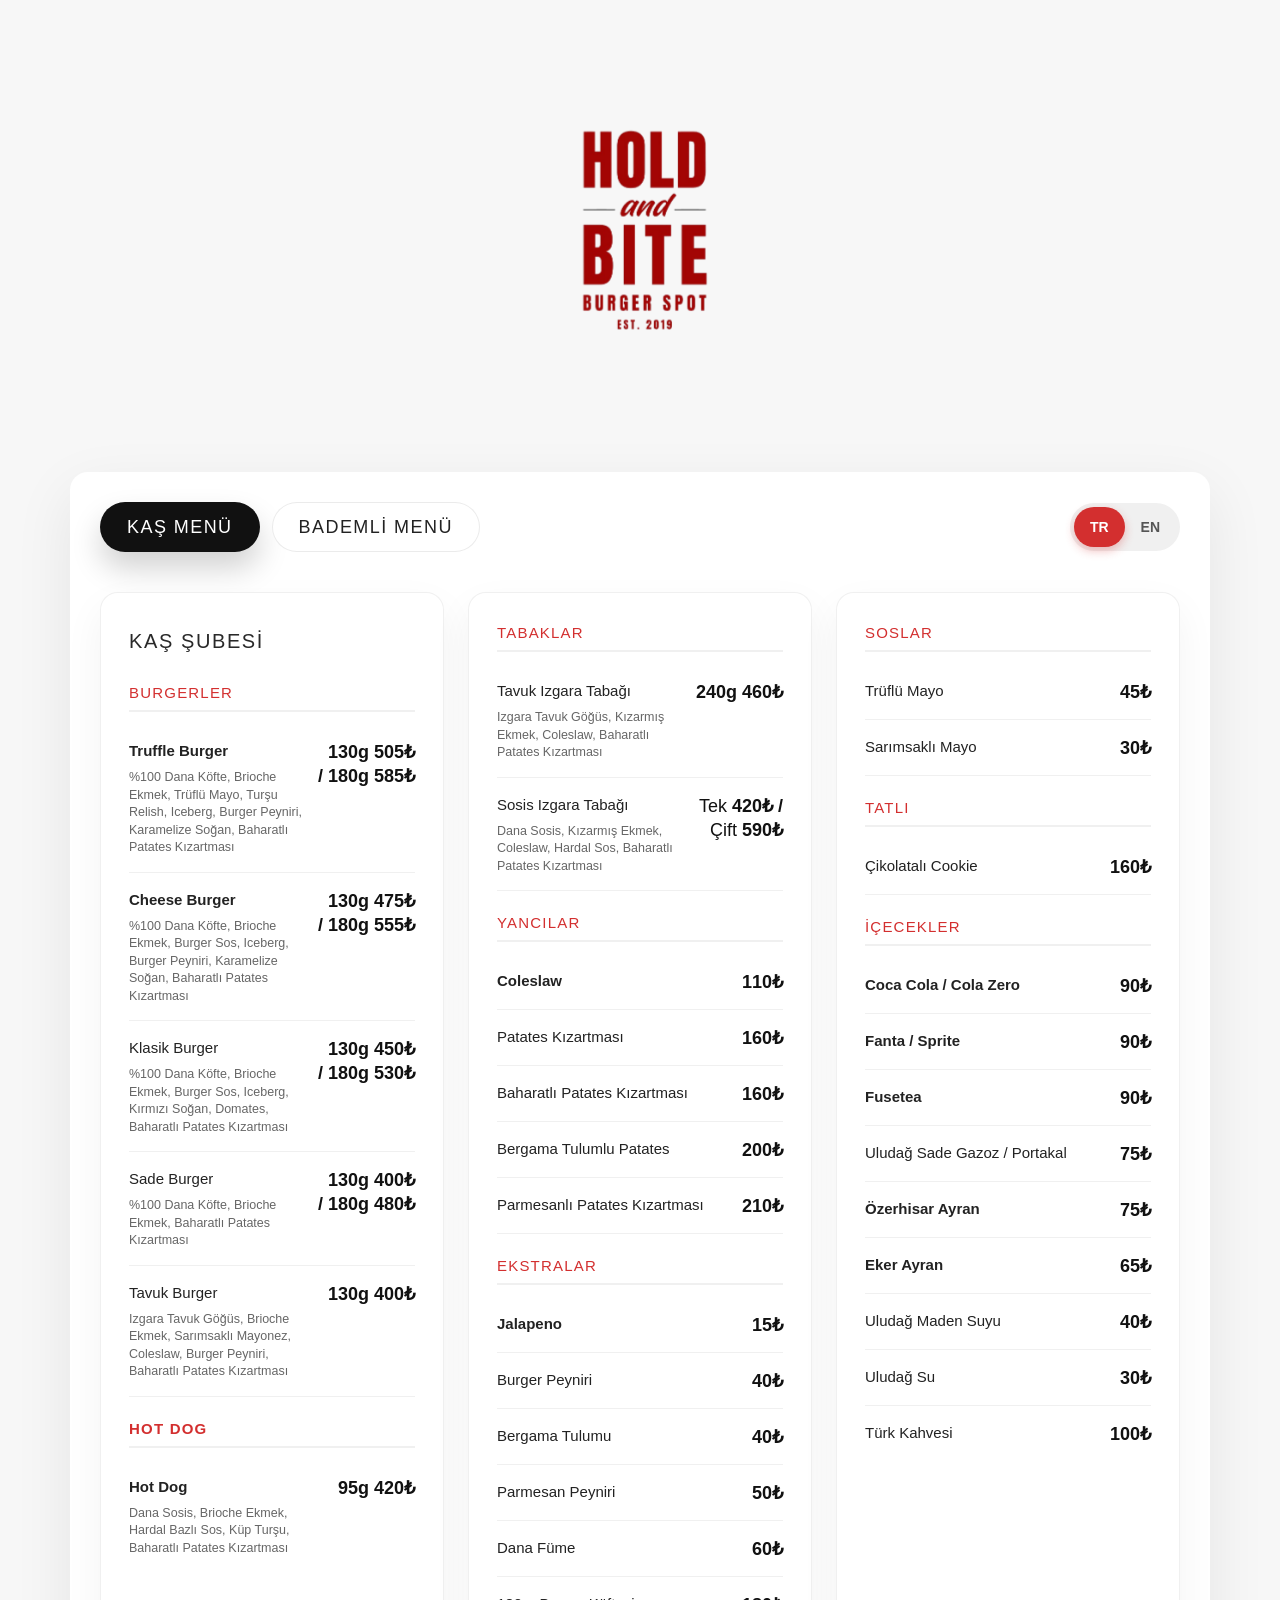
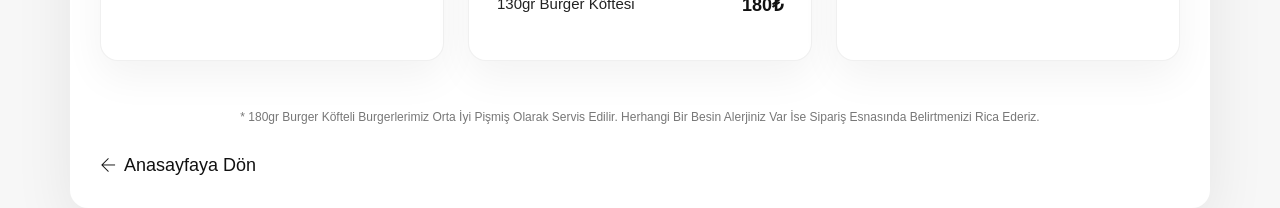
==== menu.html @ f3ef05b0 "Update site content and remove unused mail/variant vendor libraries Add menu page and logo assets, r" ====
<!doctype html>
<html lang="tr">
    <head>
        <meta charset="utf-8">
        <title>Hold And Bite Menü</title>
        <meta name="viewport" content="width=device-width, initial-scale=0.9">
        <link rel="icon" type="image/png" href="LogoHoldAndBite.png">
        <link href="css/bootstrap.css" rel="stylesheet" type="text/css" media="all" />
        <link href="css/themify-icons.css" rel="stylesheet" type="text/css" media="all" />
        <link href="css/flexslider.css" rel="stylesheet" type="text/css" media="all" />
        <link href="css/theme.css" rel="stylesheet" type="text/css" media="all" />
        <link href="css/custom.css" rel="stylesheet" type="text/css" media="all" />
        <style>
            body {
                background: #f7f7f7;
            }
            .menu-hero {
                background: linear-gradient(120deg, #161616 0%, #3c1c0f 100%);
                color: #fff;
                padding: 80px 0 60px;
                text-align: center;
            }
            .menu-hero h1 {
                font-size: 42px;
                letter-spacing: 0.1em;
                margin-bottom: 10px;
                text-transform: uppercase;
            }
            .menu-hero p {
                color: rgba(255,255,255,0.76);
                font-size: 16px;
                max-width: 700px;
                margin: 0 auto;
            }
            .logo {
                max-height: 220px;
                width: auto;
                display: block;
                margin: 0 auto;
            }

            .menu-panel {
                background: #fff;
                border-radius: 18px;
                padding: 30px;
                box-shadow: 0 20px 60px rgba(0,0,0,0.08);
                margin-top: -60px;
                position: relative;
            }
            .menu-header-bar {
                display: flex;
                justify-content: space-between;
                align-items: center;
                flex-wrap: wrap;
                gap: 15px;
                margin-bottom: 40px;
            }
            .menu-tab-list {
                display: flex;
                gap: 12px;
                flex-wrap: wrap;
            }
            .menu-link-row {
                display: flex;
                gap: 12px;
                flex-wrap: wrap;
                margin-top: 18px;
                align-items: center;
            }
            .menu-link-btn {
                display: inline-flex;
                align-items: center;
                justify-content: center;
                padding: 10px 18px;
                border-radius: 999px;
                border: 1px solid rgba(0,0,0,0.08);
                background: #fafafa;
                color: #111;
                font-weight: 700;
                text-transform: uppercase;
                letter-spacing: 0.06em;
                text-decoration: none;
                transition: all 0.25s ease;
            }
            .menu-link-btn:hover {
                background: #111;
                color: #fff;
                border-color: transparent;
            }
            .menu-tab-btn {
                display: inline-block;
                padding: 12px 26px;
                border-radius: 999px;
                border: 1px solid rgba(0,0,0,0.08);
                background: #fff;
                color: #222;
                font-weight: 700;
                text-transform: uppercase;
                letter-spacing: 0.08em;
                text-decoration: none;
            }
            .menu-tab-btn.active {
                background: #111;
                color: #fff;
                border-color: transparent;
                box-shadow: 0 16px 30px rgba(0,0,0,0.18);
            }
            
            /* DİL SEÇENEĞİ STİLLERİ */
            .lang-switcher {
                display: flex;
                background: #f0f0f0;
                border-radius: 999px;
                padding: 4px;
            }
            .lang-btn {
                border: none;
                background: transparent;
                padding: 8px 16px;
                border-radius: 999px;
                font-weight: 700;
                font-size: 14px;
                color: #555;
                cursor: pointer;
                transition: 0.3s ease;
            }
            .lang-btn.active {
                background: #d32f2f;
                color: #fff;
                box-shadow: 0 4px 10px rgba(211, 47, 47, 0.3);
            }
            .en-text { display: none; }
            body.lang-en .tr-text { display: none; }
            body.lang-en .en-text { display: inline; }

            .menu-grid {
                display: grid;
                grid-template-columns: repeat(3, minmax(0, 1fr));
                gap: 24px;
            }
            .menu-card {
                border-radius: 18px;
                border: 1px solid rgba(0,0,0,0.06);
                box-shadow: 0 16px 40px rgba(0,0,0,0.05);
                padding: 28px;
                background: #fff;
            }
            .menu-card h3 {
                margin-bottom: 18px;
                font-size: 20px;
                letter-spacing: 0.08em;
                text-transform: uppercase;
            }
            .menu-card .menu-item {
                display: flex;
                justify-content: space-between;
                align-items: flex-start;
                flex-wrap: nowrap;
                gap: 15px;
                padding: 15px 0;
                border-bottom: 1px solid rgba(0,0,0,0.06);
            }
            .menu-card .menu-item:last-child {
                border-bottom: none;
            }
            .menu-card .item-info {
                flex: 1;
            }
            .menu-card .item-name {
                margin: 0;
                font-size: 15px;
                color: #222;
                font-weight: 700;
            }
            .menu-card .ingredients {
                margin: 6px 0 0 0;
                font-size: 12.5px;
                color: #666;
                line-height: 1.4;
            }
            .menu-card .price {
                font-weight: 800;
                color: #111;
                white-space: nowrap;
                margin-top: 1px;
                text-align: right;
            }
            .menu-card .category-title {
                margin: 20px 0 12px;
                color: #d32f2f;
                font-size: 15px;
                font-weight: 700;
                letter-spacing: 0.08em;
                text-transform: uppercase;
                border-bottom: 2px solid #f0f0f0;
                padding-bottom: 5px;
            }
            .menu-card .category-title:first-child {
                margin-top: 0;
            }
            .menu-note {
                font-size: 12px;
                color: #777;
                margin-top: 20px;
                text-align: center;
                grid-column: 1 / -1;
            }
            .back-link {
                display: inline-flex;
                align-items: center;
                gap: 8px;
                margin-top: 24px;
                color: #111;
                text-decoration: none;
                font-weight: 700;
            }
            .back-link i {
                font-size: 16px;
            }

            /* --- MOBİL MENÜ DÜZELTMELERİ --- */
            @media (max-width: 767px) {
                .logo {
                    max-height: 160px;
                }

                .nav-container {
                    position: relative;
                }
                .mobile-toggle {
                    cursor: pointer;
                    padding: 15px;
                    display: inline-block;
                    font-size: 24px;
                }
                .nav-bar {
                    display: none; /* Varsayılan olarak kapalı */
                    position: absolute;
                    top: 100%;
                    left: 0;
                    width: 100%;
                    background: #fff;
                    z-index: 999;
                    box-shadow: 0 10px 20px rgba(0,0,0,0.08);
                    padding: 15px 0;
                }
                .nav-bar.active {
                    display: block; /* Tıklanınca açılacak */
                }
                .menu.inline-block {
                    display: block;
                    padding: 0;
                }
                .menu.inline-block li {
                    display: block;
                    margin: 10px 0;
                }
                .menu.inline-block li a {
                    font-size: 16px;
                    display: block;
                    padding: 5px 20px;
                }
                
                /* Diğer mobil düzeltmeler */
                .menu-grid {
                    grid-template-columns: 1fr;
                }
                .menu-hero {
                    padding: 60px 16px 40px;
                }
                .menu-panel {
                    padding: 22px;
                    margin-top: -40px;
                }
                .menu-header-bar {
                    justify-content: center;
                }
                .menu-tab-btn {
                    width: 100%;
                    text-align: center;
                }
                .menu-card .menu-item {
                    flex-direction: column;
                    gap: 8px;
                }
                .menu-card .price {
                    text-align: left;
                }
            }
            @media (min-width: 768px) and (max-width: 1024px) {
                .menu-grid {
                    grid-template-columns: repeat(2, 1fr);
                }
            }
        </style>
    </head>
    <body>
        <div class="nav-container">
            <a id="top"></a>
            <nav class="pb16 pb-xs-0">
                <div class="pt120 pb80 pt-xs-40 pb-xs-16">
                    <div class="container">
                        <div class="row">
                            <div class="col-sm-12 text-center">
                                <a href="index.html">
                                    <img alt="Logo" class="logo" src="LogoHoldAndBite.png" />
                                </a>
                            </div>
                        </div>
                    </div>
                </div>
                
            </nav>
        </div>

        <div class="main-container">
            
            <section class="pb0">
                <div class="container">
                    <div class="menu-panel">
                        <div class="menu-header-bar">
                            <div class="menu-tab-list">
                                <a href="#kas-menu" class="menu-tab-btn active"><span class="tr-text">Kaş Menü</span><span class="en-text">Kaş Menu</span></a>
                                <a href="#bademli-menu" class="menu-tab-btn"><span class="tr-text">Bademli Menü</span><span class="en-text">Bademli Menu</span></a>
                            </div>
                            <div class="lang-switcher">
                                <button class="lang-btn active" data-lang="tr">TR</button>
                                <button class="lang-btn" data-lang="en">EN</button>
                            </div>
                        </div>

                        <!-- KAŞ MENÜ -->
                        <div id="kas-menu" class="menu-grid">
                            <div class="menu-card">
                                <h3><span class="tr-text">Kaş Şubesi</span><span class="en-text">Kaş Branch</span></h3>
                                <p class="category-title"><span class="tr-text">Burgerler</span><span class="en-text">Burgers</span></p>
                                
                                <div class="menu-item">
                                    <div class="item-info">
                                        <p class="item-name">Truffle Burger</p>
                                        <p class="ingredients">
                                            <span class="tr-text">%100 Dana Köfte, Brioche Ekmek, Trüflü Mayo, Turşu Relish, Iceberg, Burger Peyniri, Karamelize Soğan, Baharatlı Patates Kızartması</span>
                                            <span class="en-text">100% Beef Patty, Brioche Bun, Truffle Mayo, Pickle Relish, Iceberg, Burger Cheese, Caramelized Onion, Spicy French Fries</span>
                                        </p>
                                    </div>
                                    <span class="price">130g 505₺ <br>/ 180g 585₺</span>
                                </div>
                                
                                <div class="menu-item">
                                    <div class="item-info">
                                        <p class="item-name">Cheese Burger</p>
                                        <p class="ingredients">
                                            <span class="tr-text">%100 Dana Köfte, Brioche Ekmek, Burger Sos, Iceberg, Burger Peyniri, Karamelize Soğan, Baharatlı Patates Kızartması</span>
                                            <span class="en-text">100% Beef Patty, Brioche Bun, Burger Sauce, Iceberg, Burger Cheese, Caramelized Onion, Spicy French Fries</span>
                                        </p>
                                    </div>
                                    <span class="price">130g 475₺ <br>/ 180g 555₺</span>
                                </div>

                                <div class="menu-item">
                                    <div class="item-info">
                                        <p class="item-name"><span class="tr-text">Klasik Burger</span><span class="en-text">Classic Burger</span></p>
                                        <p class="ingredients">
                                            <span class="tr-text">%100 Dana Köfte, Brioche Ekmek, Burger Sos, Iceberg, Kırmızı Soğan, Domates, Baharatlı Patates Kızartması</span>
                                            <span class="en-text">100% Beef Patty, Brioche Bun, Burger Sauce, Iceberg, Red Onion, Tomato, Spicy French Fries</span>
                                        </p>
                                    </div>
                                    <span class="price">130g 450₺ <br>/ 180g 530₺</span>
                                </div>

                                <div class="menu-item">
                                    <div class="item-info">
                                        <p class="item-name"><span class="tr-text">Sade Burger</span><span class="en-text">Patty - Bun</span></p>
                                        <p class="ingredients">
                                            <span class="tr-text">%100 Dana Köfte, Brioche Ekmek, Baharatlı Patates Kızartması</span>
                                            <span class="en-text">100% Beef Patty, Brioche Bun, Spicy French Fries</span>
                                        </p>
                                    </div>
                                    <span class="price">130g 400₺ <br>/ 180g 480₺</span>
                                </div>

                                <div class="menu-item">
                                    <div class="item-info">
                                        <p class="item-name"><span class="tr-text">Tavuk Burger</span><span class="en-text">Chicken Burger</span></p>
                                        <p class="ingredients">
                                            <span class="tr-text">Izgara Tavuk Göğüs, Brioche Ekmek, Sarımsaklı Mayonez, Coleslaw, Burger Peyniri, Baharatlı Patates Kızartması</span>
                                            <span class="en-text">Grilled Chicken Breast, Brioche Bun, Garlic Mayonnaise, Coleslaw, Burger Cheese, Spicy French Fries</span>
                                        </p>
                                    </div>
                                    <span class="price">130g 400₺</span>
                                </div>
                                
                                <p class="category-title">Hot Dog</p>
                                <div class="menu-item">
                                    <div class="item-info">
                                        <p class="item-name">Hot Dog</p>
                                        <p class="ingredients">
                                            <span class="tr-text">Dana Sosis, Brioche Ekmek, Hardal Bazlı Sos, Küp Turşu, Baharatlı Patates Kızartması</span>
                                            <span class="en-text">Beef Sausage, Brioche Bun, Mustard Based Sauce, Pickle, Spicy French Fries</span>
                                        </p>
                                    </div>
                                    <span class="price">95g 420₺</span>
                                </div>
                            </div>

                            <div class="menu-card">
                                <p class="category-title"><span class="tr-text">Tabaklar</span><span class="en-text">Plates</span></p>
                                
                                <div class="menu-item">
                                    <div class="item-info">
                                        <p class="item-name"><span class="tr-text">Tavuk Izgara Tabağı</span><span class="en-text">Grilled Chicken Plate</span></p>
                                        <p class="ingredients">
                                            <span class="tr-text">Izgara Tavuk Göğüs, Kızarmış Ekmek, Coleslaw, Baharatlı Patates Kızartması</span>
                                            <span class="en-text">Grilled Chicken Breast, Toasted Bread, Coleslaw, Spicy French Fries</span>
                                        </p>
                                    </div>
                                    <span class="price">240g 460₺</span>
                                </div>

                                <div class="menu-item">
                                    <div class="item-info">
                                        <p class="item-name"><span class="tr-text">Sosis Izgara Tabağı</span><span class="en-text">Grilled Sausage Plate</span></p>
                                        <p class="ingredients">
                                            <span class="tr-text">Dana Sosis, Kızarmış Ekmek, Coleslaw, Hardal Sos, Baharatlı Patates Kızartması</span>
                                            <span class="en-text">Beef Sausage, Toasted Bread, Coleslaw, Mustard Sauce, Spicy French Fries</span>
                                        </p>
                                    </div>
                                    <span class="price"><span class="tr-text">Tek</span><span class="en-text">Single</span> 420₺ / <br><span class="tr-text">Çift</span><span class="en-text">Double</span> 590₺</span>
                                </div>

                                <p class="category-title"><span class="tr-text">Yancılar</span><span class="en-text">Sides</span></p>
                                <div class="menu-item"><div class="item-info"><p class="item-name">Coleslaw</p></div><span class="price">110₺</span></div>
                                <div class="menu-item"><div class="item-info"><p class="item-name"><span class="tr-text">Patates Kızartması</span><span class="en-text">French Fries</span></p></div><span class="price">160₺</span></div>
                                <div class="menu-item"><div class="item-info"><p class="item-name"><span class="tr-text">Baharatlı Patates Kızartması</span><span class="en-text">Spicy French Fries</span></p></div><span class="price">160₺</span></div>
                                <div class="menu-item"><div class="item-info"><p class="item-name"><span class="tr-text">Bergama Tulumlu Patates</span><span class="en-text">Fries with Bergama Tulum</span></p></div><span class="price">200₺</span></div>
                                <div class="menu-item"><div class="item-info"><p class="item-name"><span class="tr-text">Parmesanlı Patates Kızartması</span><span class="en-text">Fries with Parmesan</span></p></div><span class="price">210₺</span></div>
                                
                                <p class="category-title"><span class="tr-text">Ekstralar</span><span class="en-text">Extras</span></p>
                                <div class="menu-item"><div class="item-info"><p class="item-name">Jalapeno</p></div><span class="price">15₺</span></div>
                                <div class="menu-item"><div class="item-info"><p class="item-name"><span class="tr-text">Burger Peyniri</span><span class="en-text">Burger Cheese</span></p></div><span class="price">40₺</span></div>
                                <div class="menu-item"><div class="item-info"><p class="item-name"><span class="tr-text">Bergama Tulumu</span><span class="en-text">Bergama Tulum Cheese</span></p></div><span class="price">40₺</span></div>
                                <div class="menu-item"><div class="item-info"><p class="item-name"><span class="tr-text">Parmesan Peyniri</span><span class="en-text">Parmesan Cheese</span></p></div><span class="price">50₺</span></div>
                                <div class="menu-item"><div class="item-info"><p class="item-name"><span class="tr-text">Dana Füme</span><span class="en-text">Beef Bacon</span></p></div><span class="price">60₺</span></div>
                                <div class="menu-item"><div class="item-info"><p class="item-name"><span class="tr-text">130gr Burger Köftesi</span><span class="en-text">130g Burger Patty</span></p></div><span class="price">180₺</span></div>
                            </div>

                            <div class="menu-card">
                                <p class="category-title"><span class="tr-text">Soslar</span><span class="en-text">Sauces</span></p>
                                <div class="menu-item"><div class="item-info"><p class="item-name"><span class="tr-text">Trüflü Mayo</span><span class="en-text">Truffle Mayonnaise</span></p></div><span class="price">45₺</span></div>
                                <div class="menu-item"><div class="item-info"><p class="item-name"><span class="tr-text">Sarımsaklı Mayo</span><span class="en-text">Garlic Mayonnaise</span></p></div><span class="price">30₺</span></div>
                                
                                <p class="category-title"><span class="tr-text">Tatlı</span><span class="en-text">Dessert</span></p>
                                <div class="menu-item"><div class="item-info"><p class="item-name"><span class="tr-text">Çikolatalı Cookie</span><span class="en-text">Chocolate Cookie</span></p></div><span class="price">160₺</span></div>

                                <p class="category-title"><span class="tr-text">İçecekler</span><span class="en-text">Beverages</span></p>
                                <div class="menu-item"><div class="item-info"><p class="item-name">Coca Cola / Cola Zero</p></div><span class="price">90₺</span></div>
                                <div class="menu-item"><div class="item-info"><p class="item-name">Fanta / Sprite</p></div><span class="price">90₺</span></div>
                                <div class="menu-item"><div class="item-info"><p class="item-name">Fusetea</p></div><span class="price">90₺</span></div>
                                <div class="menu-item"><div class="item-info"><p class="item-name"><span class="tr-text">Uludağ Sade Gazoz / Portakal</span><span class="en-text">Uludag Sparkling / Orange</span></p></div><span class="price">75₺</span></div>
                                <div class="menu-item"><div class="item-info"><p class="item-name">Özerhisar Ayran</p></div><span class="price">75₺</span></div>
                                <div class="menu-item"><div class="item-info"><p class="item-name">Eker Ayran</p></div><span class="price">65₺</span></div>
                                <div class="menu-item"><div class="item-info"><p class="item-name"><span class="tr-text">Uludağ Maden Suyu</span><span class="en-text">Mineral Water</span></p></div><span class="price">40₺</span></div>
                                <div class="menu-item"><div class="item-info"><p class="item-name"><span class="tr-text">Uludağ Su</span><span class="en-text">Water</span></p></div><span class="price">30₺</span></div>
                                <div class="menu-item"><div class="item-info"><p class="item-name"><span class="tr-text">Türk Kahvesi</span><span class="en-text">Turkish Coffee</span></p></div><span class="price">100₺</span></div>
                            </div>
                            <div class="menu-note">
                                * <span class="tr-text">180gr Burger Köfteli Burgerlerimiz Orta İyi Pişmiş Olarak Servis Edilir. Herhangi Bir Besin Alerjiniz Var İse Sipariş Esnasında Belirtmenizi Rica Ederiz.</span>
                                <span class="en-text">180g burger patty is served medium well. Please let us know if you have any food allergies.</span>
                            </div>
                        </div>

                        <!-- BADEMLİ MENÜ -->
                        <div id="bademli-menu" class="menu-grid" style="display:none;">
                            <div class="menu-card">
                                <h3><span class="tr-text">Bademli Şubesi</span><span class="en-text">Bademli Branch</span></h3>
                                <p class="category-title"><span class="tr-text">Burgerler</span><span class="en-text">Burgers</span></p>
                                
                                <div class="menu-item">
                                    <div class="item-info">
                                        <p class="item-name">Bite</p>
                                        <p class="ingredients">
                                            <span class="tr-text">Burger köftesi, dana füme, burger peyniri, karamelize soğan, burger sos, göbek marul, patates kızartması</span>
                                            <span class="en-text">Beef patty, beef bacon, burger cheese, caramelized onion, burger sauce, iceberg. Served with french fries.</span>
                                        </p>
                                    </div>
                                    <span class="price">130g 510₺<br>/ 180g 590₺</span>
                                </div>

                                <div class="menu-item">
                                    <div class="item-info">
                                        <p class="item-name">Truffle</p>
                                        <p class="ingredients">
                                            <span class="tr-text">Burger köftesi, burger peyniri, karamelize soğan, trüflü mayonez, turşu relish, göbek marul, patates kızartması</span>
                                            <span class="en-text">Beef patty, burger cheese, caramelized onion, truffle mayo, pickle relish, iceberg. Served with french fries.</span>
                                        </p>
                                    </div>
                                    <span class="price">130g 505₺ <br>/ 180g 585₺</span>
                                </div>

                                <div class="menu-item">
                                    <div class="item-info">
                                        <p class="item-name">Cheese</p>
                                        <p class="ingredients">
                                            <span class="tr-text">Burger köftesi, burger peyniri, karamelize soğan, burger sos, göbek marul, patates kızartması</span>
                                            <span class="en-text">Beef patty, burger cheese, caramelized onion, burger sauce, iceberg. Served with french fries.</span>
                                        </p>
                                    </div>
                                    <span class="price">130g 475₺ <br>/ 180g 555₺</span>
                                </div>

                                <div class="menu-item">
                                    <div class="item-info">
                                        <p class="item-name"><span class="tr-text">Klasik</span><span class="en-text">Classic</span></p>
                                        <p class="ingredients">
                                            <span class="tr-text">Burger köftesi, kırmızı soğan, domates, burger sos, göbek marul, patates kızartması</span>
                                            <span class="en-text">Beef patty, red onion, tomato, burger sauce, iceberg. Served with french fries.</span>
                                        </p>
                                    </div>
                                    <span class="price">130g 450₺ <br>/ 180g 530₺</span>
                                </div>

                                <div class="menu-item">
                                    <div class="item-info">
                                        <p class="item-name"><span class="tr-text">Sade Burger</span><span class="en-text">Patty - Bun</span></p>
                                        <p class="ingredients">
                                            <span class="tr-text">Burger köftesi, Brioche ekmek, patates kızartması</span>
                                            <span class="en-text">Beef patty, brioche bun. Served with french fries.</span>
                                        </p>
                                    </div>
                                    <span class="price">130g 400₺ <br>/ 180g 480₺</span>
                                </div>

                                <div class="menu-item">
                                    <div class="item-info">
                                        <p class="item-name"><span class="tr-text">Tavuk Burger</span><span class="en-text">Chicken Burger</span></p>
                                        <p class="ingredients">
                                            <span class="tr-text">Marine tavuk göğüs, 2 adet burger peyniri, mor lahanalı coleslaw, tabanda sarımsaklı mayo, patates kızartması</span>
                                            <span class="en-text">Marinated grilled chicken, double burger cheese, coleslaw, iceberg, yoghurt and mayonnaise based sauce. Served with french fries.</span>
                                        </p>
                                    </div>
                                    <span class="price">120-130g 400₺</span>
                                </div>

                                <div class="menu-item">
                                    <div class="item-info">
                                        <p class="item-name">Vegie</p>
                                        <p class="ingredients">
                                            <span class="tr-text">Kırmızı Meksika fasulyeli, ay çekirdekli, kinoalı köfte, göbek marul, köz kırmızı biber sos, karamelize soğan, tabanda sarımsaklı mayo, patates kızartması</span>
                                            <span class="en-text">Vegetarian patty (Red Mexican beans, kinoa and sunflower seeds), smokey red pepper sauce, caramelized onion, garlic mayonnaise based sauce. Served with french fries.</span>
                                        </p>
                                    </div>
                                    <span class="price">400₺</span>
                                </div>
                                
                                <p class="category-title">Hot Dog</p>
                                <div class="menu-item">
                                    <div class="item-info">
                                        <p class="item-name">Hot Dog</p>
                                        <p class="ingredients">
                                            <span class="tr-text">%100 Dana sosis, hardal bazlı ev yapımı sos, küp turşu, patates kızartması</span>
                                            <span class="en-text">100% Beef sausage, mustard based homemade sauce, pickle. Served with french fries.</span>
                                        </p>
                                    </div>
                                    <span class="price">400₺</span>
                                </div>
                            </div>

                            <div class="menu-card">
                                <p class="category-title"><span class="tr-text">Tabaklar</span><span class="en-text">Plates</span></p>
                                
                                <div class="menu-item">
                                    <div class="item-info">
                                        <p class="item-name"><span class="tr-text">Izgara Tavuk</span><span class="en-text">Grilled Chicken</span></p>
                                        <p class="ingredients">
                                            <span class="tr-text">Marine ızgara tavuk, coleslaw, köz biber sos, patates kızartması</span>
                                            <span class="en-text">Served with coleslaw, mustard based homemade sauce and french fries.</span>
                                        </p>
                                    </div>
                                    <span class="price">250g 460₺</span>
                                </div>

                                <div class="menu-item">
                                    <div class="item-info">
                                        <p class="item-name"><span class="tr-text">Izgara Sosis</span><span class="en-text">Grilled Sausage</span></p>
                                        <p class="ingredients">
                                            <span class="tr-text">%100 Dana sosis, coleslaw, hardal sos, patates kızartması</span>
                                            <span class="en-text">100% Beef Bratwurst sausage, served with coleslaw, smokey pepper sauce and french fries.</span>
                                        </p>
                                    </div>
                                    <span class="price"><span class="tr-text">Tek</span><span class="en-text">Single</span> 420₺ / <br><span class="tr-text">Çift</span><span class="en-text">Double</span> 590₺</span>
                                </div>

                                <p class="category-title"><span class="tr-text">Yancılar</span><span class="en-text">Sides</span></p>
                                <div class="menu-item"><div class="item-info"><p class="item-name">Coleslaw</p></div><span class="price">110₺</span></div>
                                <div class="menu-item"><div class="item-info"><p class="item-name"><span class="tr-text">Patates Kızartması</span><span class="en-text">French Fries</span></p></div><span class="price">160₺</span></div>
                                <div class="menu-item"><div class="item-info"><p class="item-name"><span class="tr-text">Baharatlı Patates Kızartması</span><span class="en-text">Spicy French Fries</span></p></div><span class="price">160₺</span></div>
                                
                                <p class="category-title"><span class="tr-text">Ekstralar</span><span class="en-text">Extras</span></p>
                                <div class="menu-item"><div class="item-info"><p class="item-name">Jalapeno</p></div><span class="price">15₺</span></div>
                                <div class="menu-item"><div class="item-info"><p class="item-name"><span class="tr-text">Burger Peyniri</span><span class="en-text">Burger Cheese</span></p></div><span class="price">40₺</span></div>
                                <div class="menu-item"><div class="item-info"><p class="item-name"><span class="tr-text">Dana Füme</span><span class="en-text">Beef Bacon</span></p></div><span class="price">60₺</span></div>
                                <div class="menu-item"><div class="item-info"><p class="item-name"><span class="tr-text">130gr Köfte</span><span class="en-text">130g Burger Patty</span></p></div><span class="price">190₺</span></div>
                            </div>

                            <div class="menu-card">
                                <p class="category-title"><span class="tr-text">Soslar (ev yapımı)</span><span class="en-text">Sauces (homemade)</span></p>
                                <div class="menu-item"><div class="item-info"><p class="item-name"><span class="tr-text">Kırmızı Köz Biber Sos</span><span class="en-text">Smokey Red Pepper Sauce</span></p></div><span class="price">30₺</span></div>
                                <div class="menu-item"><div class="item-info"><p class="item-name"><span class="tr-text">Sarımsaklı Mayo</span><span class="en-text">Garlic Mayonnaise</span></p></div><span class="price">30₺</span></div>
                                <div class="menu-item"><div class="item-info"><p class="item-name"><span class="tr-text">Trüflü Mayo</span><span class="en-text">Truffle Mayonnaise</span></p></div><span class="price">45₺</span></div>

                                <p class="category-title"><span class="tr-text">İçecekler</span><span class="en-text">Beverages</span></p>
                                <div class="menu-item"><div class="item-info"><p class="item-name">Coca Cola - Zero - Fanta - Sprite</p></div><span class="price">90₺</span></div>
                                <div class="menu-item"><div class="item-info"><p class="item-name"><span class="tr-text">Fusetea Çeşitleri</span><span class="en-text">Fusetea Lemon - Peach</span></p></div><span class="price">90₺</span></div>
                                <div class="menu-item"><div class="item-info"><p class="item-name"><span class="tr-text">Naneli Ayran</span><span class="en-text">Peppermint Ayran</span></p></div><span class="price">90₺</span></div>
                                <div class="menu-item"><div class="item-info"><p class="item-name">Ayran</p></div><span class="price">65₺</span></div>
                                <div class="menu-item"><div class="item-info"><p class="item-name"><span class="tr-text">Maden Suyu</span><span class="en-text">Mineral Water</span></p></div><span class="price">40₺</span></div>
                                <div class="menu-item"><div class="item-info"><p class="item-name"><span class="tr-text">Su</span><span class="en-text">Water</span></p></div><span class="price">30₺</span></div>
                            </div>
                            
                            <div class="menu-note">
                                * <span class="tr-text">180gr burger köftesi orta iyi pişmiş olarak servis edilir.</span> <span class="en-text">180g burger patty served as medium well.</span> <br>
                                * <strong>GLUTEN FREE:</strong> <span class="tr-text">Glutensiz Burger Ekmeği Seçeneğimiz Mevcuttur +15₺ (Ekmek glutensizdir, ürün gluten içerebilir)</span> <span class="en-text">Gluten Free Burger Bun +15₺ (Burger may contain gluten)</span>
                            </div>
                        </div>
                        
                        <a href="index.html" class="back-link"><i class="ti-arrow-left"></i> <span class="tr-text">Anasayfaya Dön</span><span class="en-text">Back to Home</span></a>
                    </div>
                </div>
            </section>
        </div>
        
        <script>
            document.addEventListener('DOMContentLoaded', function() {
                
                // MOBİL MENÜ DÜZELTMESİ (Hamburger İkonuna Tıklayınca Açılması İçin)
                var mobileToggle = document.querySelector('.mobile-toggle');
                var navBar = document.querySelector('.nav-bar');
                
                if (mobileToggle && navBar) {
                    mobileToggle.addEventListener('click', function() {
                        navBar.classList.toggle('active');
                    });
                }
                
                // Şube Tab Değiştirici
                var tabButtons = document.querySelectorAll('.menu-tab-btn');
                function activateMenu(hash) {
                    tabButtons.forEach(function(item) { item.classList.remove('active'); });
                    var targetId = hash === '#bademli-menu' ? 'bademli-menu' : 'kas-menu';
                    var activeBtn = document.querySelector('.menu-tab-btn[href="#' + targetId + '"]');
                    if (activeBtn) {
                        activeBtn.classList.add('active');
                    }
                    document.getElementById('kas-menu').style.display = 'none';
                    document.getElementById('bademli-menu').style.display = 'none';
                    document.getElementById(targetId).style.display = 'grid';
                }
                tabButtons.forEach(function(btn) {
                    btn.addEventListener('click', function(event) {
                        event.preventDefault();
                        activateMenu(btn.getAttribute('href'));
                        history.replaceState(null, '', btn.getAttribute('href'));
                    });
                });

                var initialHash = window.location.hash;
                if (initialHash === '#bademli-menu' || initialHash === '#kas-menu') {
                    activateMenu(initialHash);
                }

                // Dil Değiştirici (Language Switcher)
                var langButtons = document.querySelectorAll('.lang-btn');
                langButtons.forEach(function(btn) {
                    btn.addEventListener('click', function(event) {
                        var selectedLang = btn.getAttribute('data-lang');
                        
                        // Aktif Buton Stili
                        langButtons.forEach(function(item) { item.classList.remove('active'); });
                        btn.classList.add('active');
                        
                        // Body Sınıfını Değiştir
                        if (selectedLang === 'en') {
                            document.body.classList.add('lang-en');
                            document.documentElement.lang = 'en';
                        } else {
                            document.body.classList.remove('lang-en');
                            document.documentElement.lang = 'tr';
                        }
                    });
                });
            });
        </script>
    </body>
</html>
---- css/custom.css ----
/* Add spacing between gallery/instafeed images */
.instafeed .image-row .background-image-holder {
	padding: 8px;
	box-sizing: border-box;
}
.instafeed .image-row .background-image-holder img {
	display: block;
	width: 100%;
	height: auto;
}
.image-slider.slider-arrow-controls {
    min-height: 400px; /* Görselinin ortalama yüksekliğine göre bu değeri ayarlayabilirsin */
}
/* veya modern tarayıcılar için aspect-ratio kullanabilirsin */
.image-slider img {
    aspect-ratio: 16 / 9; /* Görsel oranına göre değiştir (örneğin 21/9) */
    width: 100%;
    object-fit: cover;
}
/* Location Cards Styling */
.locations-cards-container {
	display: none;
	grid-template-columns: repeat(auto-fit, minmax(380px, 1fr));
	gap: 30px;
	margin-bottom: 40px;
	animation: fadeIn 0.5s ease-in-out;
}

.locations-cards-container.active {
	display: grid;
}

@keyframes fadeIn {
	from {
		opacity: 0;
		transform: translateY(-20px);
	}
	to {
		opacity: 1;
		transform: translateY(0);
	}
}

.location-card {
	overflow: hidden;
	border-radius: 8px;
	transition: all 0.3s ease;
	box-shadow: 0 4px 15px rgba(0, 0, 0, 0.1);
}

.location-card:hover {
	box-shadow: 0 12px 30px rgba(0, 0, 0, 0.2);
	transform: translateY(-5px);
}

.location-card .card-inner {
	background: white;
	overflow: hidden;
}

.location-card .map-embed-holder {
	width: 100%;
	height: 300px;
	overflow: hidden;
	background: #f5f5f5;
}

.location-card .map-embed-holder iframe {
	width: 100% !important;
	height: 100% !important;
	border: none !important;
}

.location-card .card-info {
	padding: 25px !important;
	background: white;
	border-top: 3px solid #333;
}

.location-card .card-info h4 {
	font-size: 18px;
	font-weight: 700;
	color: #333;
	margin-bottom: 15px;
}

.location-card .card-info p {
	font-size: 14px;
	line-height: 1.6;
	color: #555;
}

.location-card .card-info .bold {
	font-weight: 600;
	color: #333;
}

.location-card .card-info .sub {
	color: #e74c3c;
	font-weight: 600;
	font-size: 15px;
}

/* Responsive */
@media (max-width: 768px) {
	.locations-cards-container {
		grid-template-columns: 1fr;
		gap: 20px;
	}

	.location-card .map-embed-holder {
		height: 250px;
	}

	.location-card .card-info {
		padding: 20px !important;
	}
}
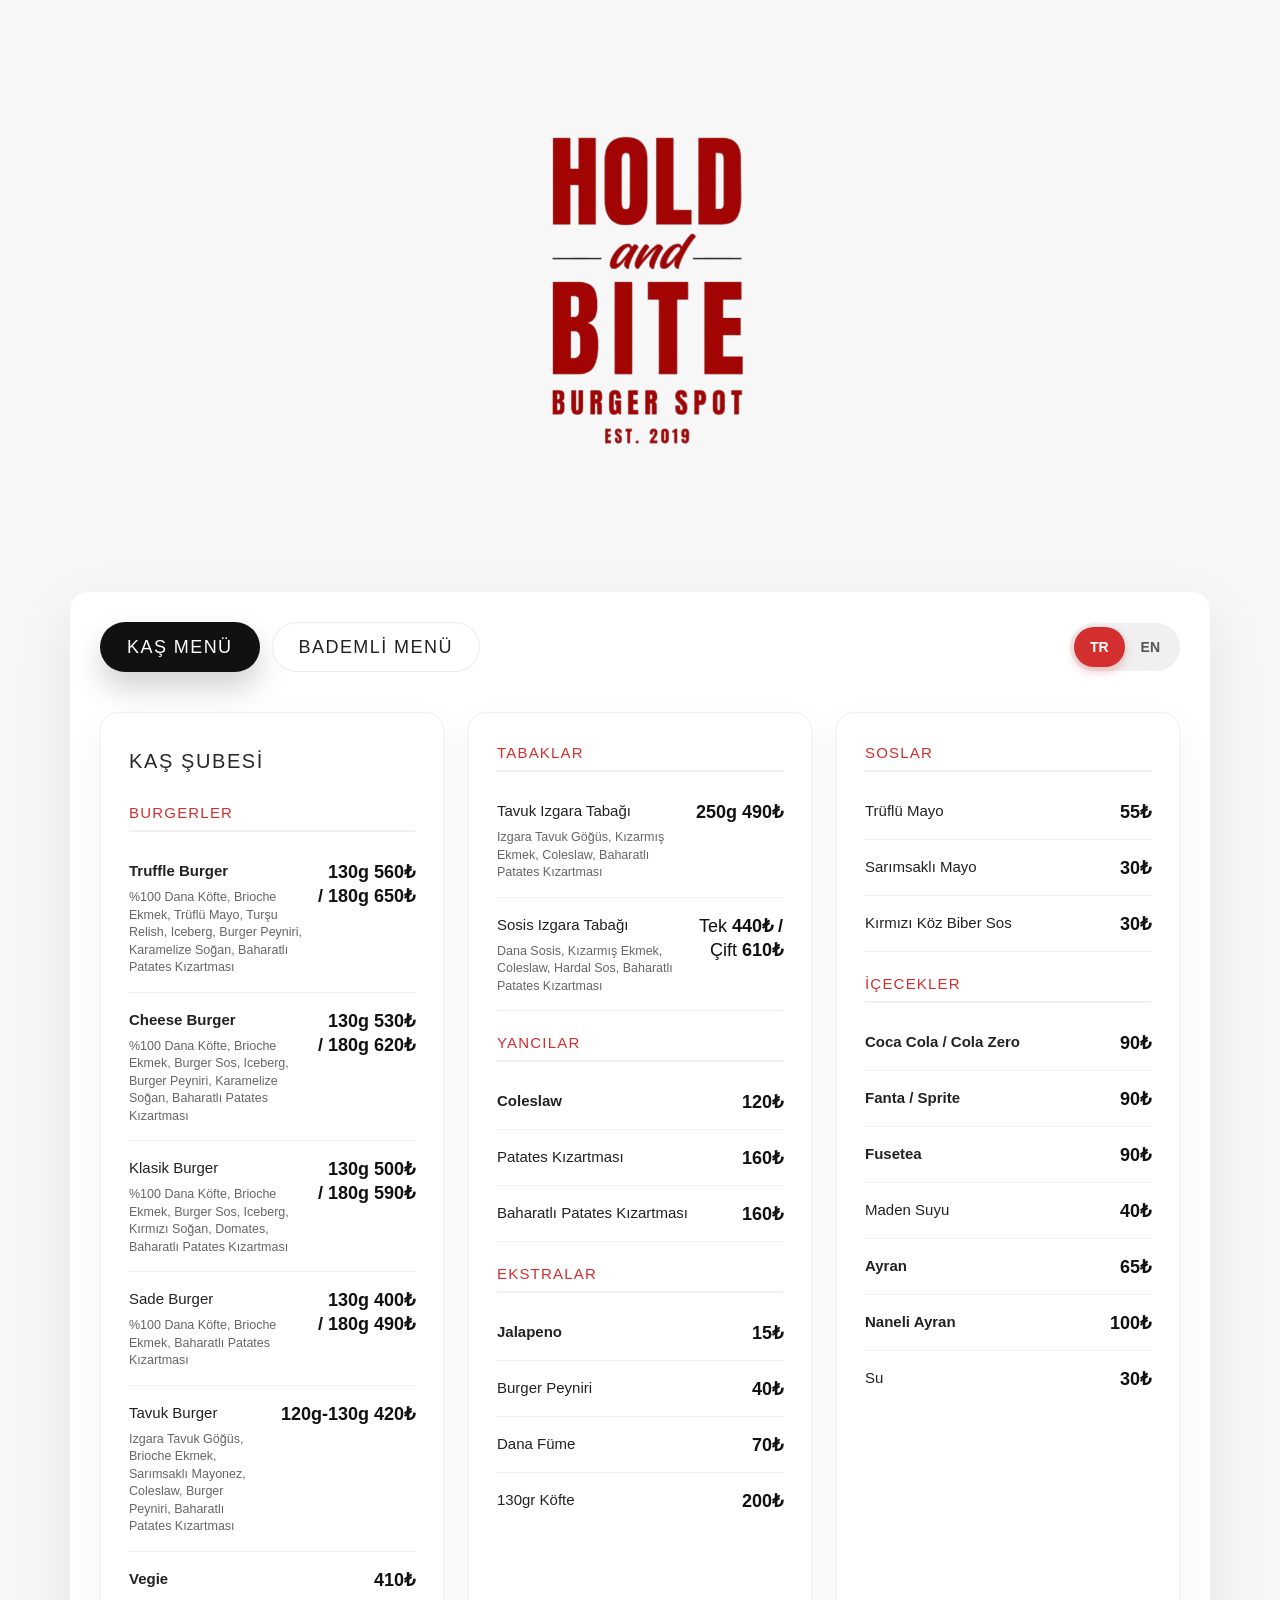
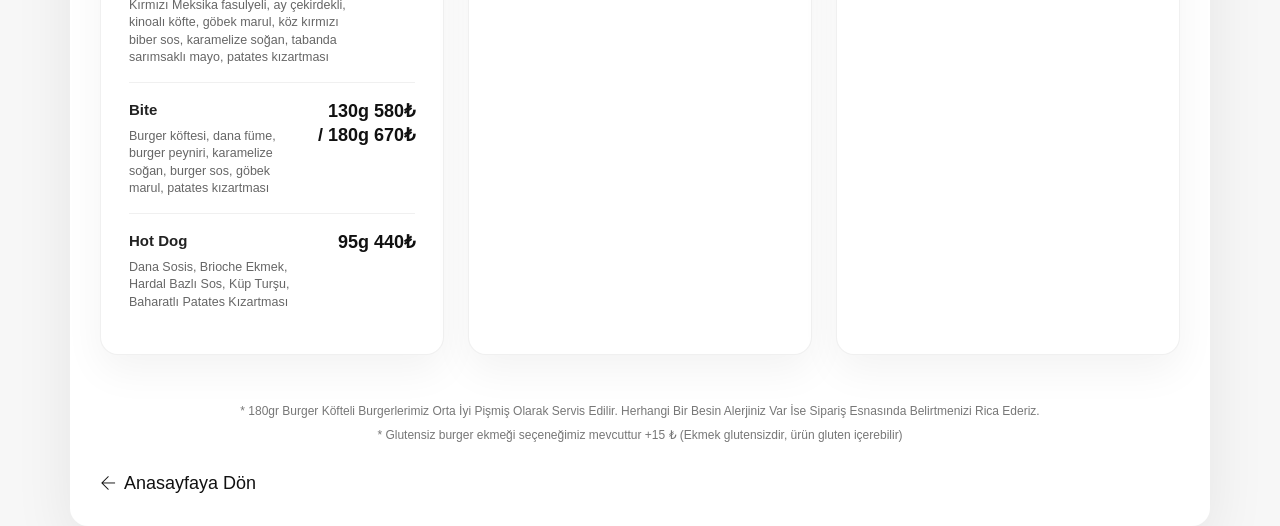
==== commit 15d458f1: "Menu Change" ====
--- a/menu.html
+++ b/menu.html
@@ -33,7 +33,7 @@
                 margin: 0 auto;
             }
             .logo {
-                max-height: 220px;
+                max-height: 340px;
                 width: auto;
                 display: block;
                 margin: 0 auto;
@@ -221,7 +221,7 @@
             /* --- MOBİL MENÜ DÜZELTMELERİ --- */
             @media (max-width: 767px) {
                 .logo {
-                    max-height: 160px;
+                    max-height: 240px;
                 }
 
                 .nav-container {
@@ -343,7 +343,7 @@
                                             <span class="en-text">100% Beef Patty, Brioche Bun, Truffle Mayo, Pickle Relish, Iceberg, Burger Cheese, Caramelized Onion, Spicy French Fries</span>
                                         </p>
                                     </div>
-                                    <span class="price">130g 505₺ <br>/ 180g 585₺</span>
+                                    <span class="price">130g 560₺ <br>/ 180g 650₺</span>
                                 </div>
                                 
                                 <div class="menu-item">
@@ -354,7 +354,7 @@
                                             <span class="en-text">100% Beef Patty, Brioche Bun, Burger Sauce, Iceberg, Burger Cheese, Caramelized Onion, Spicy French Fries</span>
                                         </p>
                                     </div>
-                                    <span class="price">130g 475₺ <br>/ 180g 555₺</span>
+                                    <span class="price">130g 530₺ <br>/ 180g 620₺</span>
                                 </div>
 
                                 <div class="menu-item">
@@ -365,7 +365,7 @@
                                             <span class="en-text">100% Beef Patty, Brioche Bun, Burger Sauce, Iceberg, Red Onion, Tomato, Spicy French Fries</span>
                                         </p>
                                     </div>
-                                    <span class="price">130g 450₺ <br>/ 180g 530₺</span>
+                                    <span class="price">130g 500₺ <br>/ 180g 590₺</span>
                                 </div>
 
                                 <div class="menu-item">
@@ -376,7 +376,7 @@
                                             <span class="en-text">100% Beef Patty, Brioche Bun, Spicy French Fries</span>
                                         </p>
                                     </div>
-                                    <span class="price">130g 400₺ <br>/ 180g 480₺</span>
+                                    <span class="price">130g 400₺ <br>/ 180g 490₺</span>
                                 </div>
 
                                 <div class="menu-item">
@@ -387,10 +387,31 @@
                                             <span class="en-text">Grilled Chicken Breast, Brioche Bun, Garlic Mayonnaise, Coleslaw, Burger Cheese, Spicy French Fries</span>
                                         </p>
                                     </div>
-                                    <span class="price">130g 400₺</span>
-                                </div>
-                                
-                                <p class="category-title">Hot Dog</p>
+                                    <span class="price">120g-130g 420₺</span>
+                                </div>
+
+                                <div class="menu-item">
+                                    <div class="item-info">
+                                        <p class="item-name">Vegie</p>
+                                        <p class="ingredients">
+                                            <span class="tr-text">Kırmızı Meksika fasulyeli, ay çekirdekli, kinoalı köfte, göbek marul, köz kırmızı biber sos, karamelize soğan, tabanda sarımsaklı mayo, patates kızartması</span>
+                                            <span class="en-text">Meatballs with red Mexican beans, sunflower seeds, and quinoa, iceberg lettuce, roasted red pepper sauce, caramelized onions, garlic mayo base, and french fries.</span>
+                                        </p>
+                                    </div>
+                                    <span class="price">410₺</span>
+                                </div>
+
+                                <div class="menu-item">
+                                    <div class="item-info">
+                                        <p class="item-name">Bite</p>
+                                        <p class="ingredients">
+                                            <span class="tr-text">Burger köftesi, dana füme, burger peyniri, karamelize soğan, burger sos, göbek marul, patates kızartması</span>
+                                            <span class="en-text">Burger patty, smoked beef, burger cheese, caramelized onions, burger sauce, iceberg lettuce, french fries</span>
+                                        </p>
+                                    </div>
+                                    <span class="price">130g 580₺ <br>/ 180g 670₺</span>
+                                </div>
+                                
                                 <div class="menu-item">
                                     <div class="item-info">
                                         <p class="item-name">Hot Dog</p>
@@ -399,8 +420,9 @@
                                             <span class="en-text">Beef Sausage, Brioche Bun, Mustard Based Sauce, Pickle, Spicy French Fries</span>
                                         </p>
                                     </div>
-                                    <span class="price">95g 420₺</span>
-                                </div>
+                                    <span class="price">95g 440₺</span>
+                                </div>
+
                             </div>
 
                             <div class="menu-card">
@@ -414,7 +436,7 @@
                                             <span class="en-text">Grilled Chicken Breast, Toasted Bread, Coleslaw, Spicy French Fries</span>
                                         </p>
                                     </div>
-                                    <span class="price">240g 460₺</span>
+                                    <span class="price">250g 490₺</span>
                                 </div>
 
                                 <div class="menu-item">
@@ -425,47 +447,43 @@
                                             <span class="en-text">Beef Sausage, Toasted Bread, Coleslaw, Mustard Sauce, Spicy French Fries</span>
                                         </p>
                                     </div>
-                                    <span class="price"><span class="tr-text">Tek</span><span class="en-text">Single</span> 420₺ / <br><span class="tr-text">Çift</span><span class="en-text">Double</span> 590₺</span>
+                                    <span class="price"><span class="tr-text">Tek</span><span class="en-text">Single</span> 440₺ / <br><span class="tr-text">Çift</span><span class="en-text">Double</span> 610₺</span>
                                 </div>
 
                                 <p class="category-title"><span class="tr-text">Yancılar</span><span class="en-text">Sides</span></p>
-                                <div class="menu-item"><div class="item-info"><p class="item-name">Coleslaw</p></div><span class="price">110₺</span></div>
+                                <div class="menu-item"><div class="item-info"><p class="item-name">Coleslaw</p></div><span class="price">120₺</span></div>
                                 <div class="menu-item"><div class="item-info"><p class="item-name"><span class="tr-text">Patates Kızartması</span><span class="en-text">French Fries</span></p></div><span class="price">160₺</span></div>
                                 <div class="menu-item"><div class="item-info"><p class="item-name"><span class="tr-text">Baharatlı Patates Kızartması</span><span class="en-text">Spicy French Fries</span></p></div><span class="price">160₺</span></div>
-                                <div class="menu-item"><div class="item-info"><p class="item-name"><span class="tr-text">Bergama Tulumlu Patates</span><span class="en-text">Fries with Bergama Tulum</span></p></div><span class="price">200₺</span></div>
-                                <div class="menu-item"><div class="item-info"><p class="item-name"><span class="tr-text">Parmesanlı Patates Kızartması</span><span class="en-text">Fries with Parmesan</span></p></div><span class="price">210₺</span></div>
                                 
                                 <p class="category-title"><span class="tr-text">Ekstralar</span><span class="en-text">Extras</span></p>
                                 <div class="menu-item"><div class="item-info"><p class="item-name">Jalapeno</p></div><span class="price">15₺</span></div>
                                 <div class="menu-item"><div class="item-info"><p class="item-name"><span class="tr-text">Burger Peyniri</span><span class="en-text">Burger Cheese</span></p></div><span class="price">40₺</span></div>
-                                <div class="menu-item"><div class="item-info"><p class="item-name"><span class="tr-text">Bergama Tulumu</span><span class="en-text">Bergama Tulum Cheese</span></p></div><span class="price">40₺</span></div>
-                                <div class="menu-item"><div class="item-info"><p class="item-name"><span class="tr-text">Parmesan Peyniri</span><span class="en-text">Parmesan Cheese</span></p></div><span class="price">50₺</span></div>
-                                <div class="menu-item"><div class="item-info"><p class="item-name"><span class="tr-text">Dana Füme</span><span class="en-text">Beef Bacon</span></p></div><span class="price">60₺</span></div>
-                                <div class="menu-item"><div class="item-info"><p class="item-name"><span class="tr-text">130gr Burger Köftesi</span><span class="en-text">130g Burger Patty</span></p></div><span class="price">180₺</span></div>
+                                <div class="menu-item"><div class="item-info"><p class="item-name"><span class="tr-text">Dana Füme</span><span class="en-text">Beef Bacon</span></p></div><span class="price">70₺</span></div>
+                                <div class="menu-item"><div class="item-info"><p class="item-name"><span class="tr-text">130gr Köfte</span><span class="en-text">130g Patty</span></p></div><span class="price">200₺</span></div>
                             </div>
 
                             <div class="menu-card">
                                 <p class="category-title"><span class="tr-text">Soslar</span><span class="en-text">Sauces</span></p>
-                                <div class="menu-item"><div class="item-info"><p class="item-name"><span class="tr-text">Trüflü Mayo</span><span class="en-text">Truffle Mayonnaise</span></p></div><span class="price">45₺</span></div>
+                                <div class="menu-item"><div class="item-info"><p class="item-name"><span class="tr-text">Trüflü Mayo</span><span class="en-text">Truffle Mayonnaise</span></p></div><span class="price">55₺</span></div>
                                 <div class="menu-item"><div class="item-info"><p class="item-name"><span class="tr-text">Sarımsaklı Mayo</span><span class="en-text">Garlic Mayonnaise</span></p></div><span class="price">30₺</span></div>
-                                
-                                <p class="category-title"><span class="tr-text">Tatlı</span><span class="en-text">Dessert</span></p>
-                                <div class="menu-item"><div class="item-info"><p class="item-name"><span class="tr-text">Çikolatalı Cookie</span><span class="en-text">Chocolate Cookie</span></p></div><span class="price">160₺</span></div>
+                                <div class="menu-item"><div class="item-info"><p class="item-name"><span class="tr-text">Kırmızı Köz Biber Sos</span><span class="en-text">Roasted Red Pepper Sauce</span></p></div><span class="price">30₺</span></div>
 
                                 <p class="category-title"><span class="tr-text">İçecekler</span><span class="en-text">Beverages</span></p>
                                 <div class="menu-item"><div class="item-info"><p class="item-name">Coca Cola / Cola Zero</p></div><span class="price">90₺</span></div>
                                 <div class="menu-item"><div class="item-info"><p class="item-name">Fanta / Sprite</p></div><span class="price">90₺</span></div>
                                 <div class="menu-item"><div class="item-info"><p class="item-name">Fusetea</p></div><span class="price">90₺</span></div>
-                                <div class="menu-item"><div class="item-info"><p class="item-name"><span class="tr-text">Uludağ Sade Gazoz / Portakal</span><span class="en-text">Uludag Sparkling / Orange</span></p></div><span class="price">75₺</span></div>
-                                <div class="menu-item"><div class="item-info"><p class="item-name">Özerhisar Ayran</p></div><span class="price">75₺</span></div>
-                                <div class="menu-item"><div class="item-info"><p class="item-name">Eker Ayran</p></div><span class="price">65₺</span></div>
-                                <div class="menu-item"><div class="item-info"><p class="item-name"><span class="tr-text">Uludağ Maden Suyu</span><span class="en-text">Mineral Water</span></p></div><span class="price">40₺</span></div>
-                                <div class="menu-item"><div class="item-info"><p class="item-name"><span class="tr-text">Uludağ Su</span><span class="en-text">Water</span></p></div><span class="price">30₺</span></div>
-                                <div class="menu-item"><div class="item-info"><p class="item-name"><span class="tr-text">Türk Kahvesi</span><span class="en-text">Turkish Coffee</span></p></div><span class="price">100₺</span></div>
+                                <div class="menu-item"><div class="item-info"><p class="item-name"><span class="tr-text">Maden Suyu </span><span class="en-text">Mineral water</span></p></div><span class="price">40₺</span></div>
+                                <div class="menu-item"><div class="item-info"><p class="item-name">Ayran</p></div><span class="price">65₺</span></div>
+                                <div class="menu-item"><div class="item-info"><p class="item-name">Naneli Ayran</p></div><span class="price">100₺</span></div>
+                                <div class="menu-item"><div class="item-info"><p class="item-name"><span class="tr-text">Su</span><span class="en-text">Water</span></p></div><span class="price">30₺</span></div>
                             </div>
                             <div class="menu-note">
                                 * <span class="tr-text">180gr Burger Köfteli Burgerlerimiz Orta İyi Pişmiş Olarak Servis Edilir. Herhangi Bir Besin Alerjiniz Var İse Sipariş Esnasında Belirtmenizi Rica Ederiz.</span>
                                 <span class="en-text">180g burger patty is served medium well. Please let us know if you have any food allergies.</span>
+                                <br>
+                                * <span class="tr-text">Glutensiz burger ekmeği seçeneğimiz mevcuttur +15 ₺ (Ekmek glutensizdir, ürün gluten içerebilir)</span>
+                                <span class="en-text">Gluten-free burger bun option available +15 ₺ (Bread is gluten-free, product may contain gluten)</span>
+                            
                             </div>
                         </div>
 
--- a/css/custom.css
+++ b/css/custom.css
@@ -1,4 +1,14 @@
 
+
+/* Larger, more eye-catching logo */
+.logo {
+	max-height: 340px;
+}
+@media all and (max-width: 767px) {
+	.logo {
+		max-height: 240px;
+	}
+}
 
 /* Add spacing between gallery/instafeed images */
 .instafeed .image-row .background-image-holder {
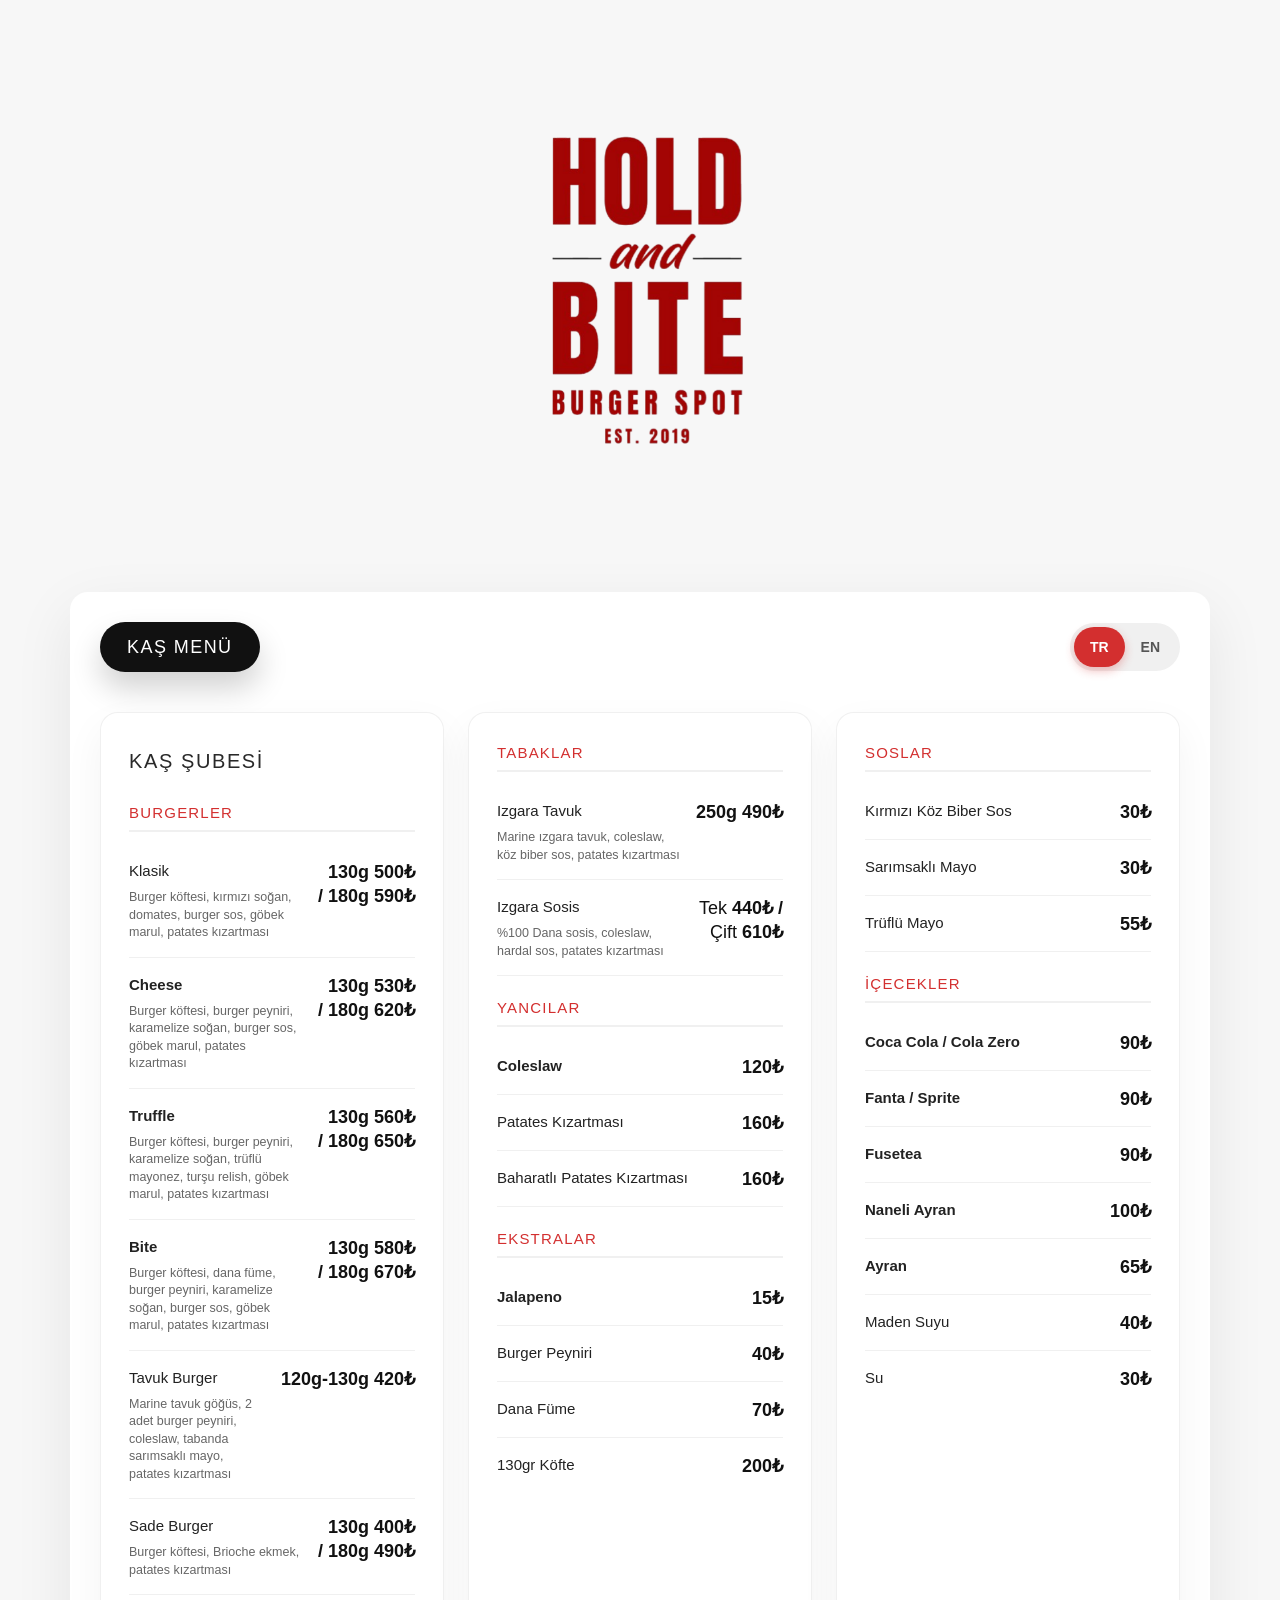
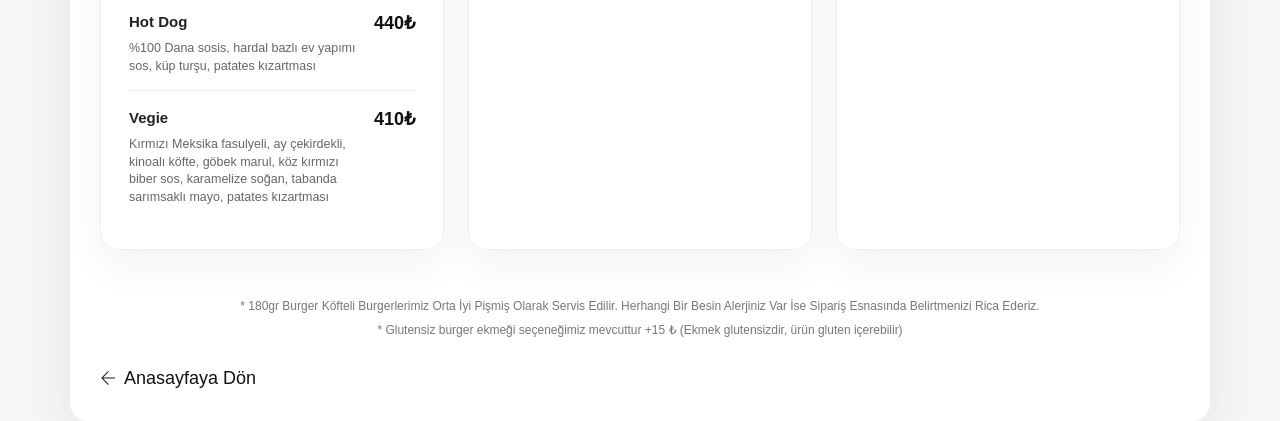
==== commit b9a3124a: "Bademli Menüsü Gizlendi" ====
--- a/menu.html
+++ b/menu.html
@@ -321,7 +321,7 @@
                         <div class="menu-header-bar">
                             <div class="menu-tab-list">
                                 <a href="#kas-menu" class="menu-tab-btn active"><span class="tr-text">Kaş Menü</span><span class="en-text">Kaş Menu</span></a>
-                                <a href="#bademli-menu" class="menu-tab-btn"><span class="tr-text">Bademli Menü</span><span class="en-text">Bademli Menu</span></a>
+                                <!-- <a href="#bademli-menu" class="menu-tab-btn"><span class="tr-text">Bademli Menü</span><span class="en-text">Bademli Menu</span></a> -->
                             </div>
                             <div class="lang-switcher">
                                 <button class="lang-btn active" data-lang="tr">TR</button>
@@ -337,10 +337,32 @@
                                 
                                 <div class="menu-item">
                                     <div class="item-info">
-                                        <p class="item-name">Truffle Burger</p>
-                                        <p class="ingredients">
-                                            <span class="tr-text">%100 Dana Köfte, Brioche Ekmek, Trüflü Mayo, Turşu Relish, Iceberg, Burger Peyniri, Karamelize Soğan, Baharatlı Patates Kızartması</span>
-                                            <span class="en-text">100% Beef Patty, Brioche Bun, Truffle Mayo, Pickle Relish, Iceberg, Burger Cheese, Caramelized Onion, Spicy French Fries</span>
+                                        <p class="item-name"><span class="tr-text">Klasik</span><span class="en-text">Classic Burger</span></p>
+                                        <p class="ingredients">
+                                            <span class="tr-text">Burger köftesi, kırmızı soğan, domates, burger sos, göbek marul, patates kızartması</span>
+                                            <span class="en-text">Burger patty, red onion, tomato, burger sauce, iceberg lettuce, french fries</span>
+                                        </p>
+                                    </div>
+                                    <span class="price">130g 500₺ <br>/ 180g 590₺</span>
+                                </div>
+
+                                <div class="menu-item">
+                                    <div class="item-info">
+                                        <p class="item-name">Cheese</p>
+                                        <p class="ingredients">
+                                            <span class="tr-text">Burger köftesi, burger peyniri, karamelize soğan, burger sos, göbek marul, patates kızartması</span>
+                                            <span class="en-text">Burger patty, burger cheese, caramelized onions, burger sauce, iceberg lettuce, french fries</span>
+                                        </p>
+                                    </div>
+                                    <span class="price">130g 530₺ <br>/ 180g 620₺</span>
+                                </div>
+
+                                <div class="menu-item">
+                                    <div class="item-info">
+                                        <p class="item-name">Truffle</p>
+                                        <p class="ingredients">
+                                            <span class="tr-text">Burger köftesi, burger peyniri, karamelize soğan, trüflü mayonez, turşu relish, göbek marul, patates kızartması</span>
+                                            <span class="en-text">Burger patty, burger cheese, caramelized onions, truffle mayonnaise, pickle relish, iceberg lettuce, french fries</span>
                                         </p>
                                     </div>
                                     <span class="price">130g 560₺ <br>/ 180g 650₺</span>
@@ -348,32 +370,32 @@
                                 
                                 <div class="menu-item">
                                     <div class="item-info">
-                                        <p class="item-name">Cheese Burger</p>
-                                        <p class="ingredients">
-                                            <span class="tr-text">%100 Dana Köfte, Brioche Ekmek, Burger Sos, Iceberg, Burger Peyniri, Karamelize Soğan, Baharatlı Patates Kızartması</span>
-                                            <span class="en-text">100% Beef Patty, Brioche Bun, Burger Sauce, Iceberg, Burger Cheese, Caramelized Onion, Spicy French Fries</span>
-                                        </p>
-                                    </div>
-                                    <span class="price">130g 530₺ <br>/ 180g 620₺</span>
-                                </div>
-
-                                <div class="menu-item">
-                                    <div class="item-info">
-                                        <p class="item-name"><span class="tr-text">Klasik Burger</span><span class="en-text">Classic Burger</span></p>
-                                        <p class="ingredients">
-                                            <span class="tr-text">%100 Dana Köfte, Brioche Ekmek, Burger Sos, Iceberg, Kırmızı Soğan, Domates, Baharatlı Patates Kızartması</span>
-                                            <span class="en-text">100% Beef Patty, Brioche Bun, Burger Sauce, Iceberg, Red Onion, Tomato, Spicy French Fries</span>
-                                        </p>
-                                    </div>
-                                    <span class="price">130g 500₺ <br>/ 180g 590₺</span>
+                                        <p class="item-name">Bite</p>
+                                        <p class="ingredients">
+                                            <span class="tr-text">Burger köftesi, dana füme, burger peyniri, karamelize soğan, burger sos, göbek marul, patates kızartması</span>
+                                            <span class="en-text">Burger patty, smoked beef, burger cheese, caramelized onions, burger sauce, iceberg lettuce, french fries</span>
+                                        </p>
+                                    </div>
+                                    <span class="price">130g 580₺ <br>/ 180g 670₺</span>
+                                </div>
+
+                                <div class="menu-item">
+                                    <div class="item-info">
+                                        <p class="item-name"><span class="tr-text">Tavuk Burger</span><span class="en-text">Chicken Burger</span></p>
+                                        <p class="ingredients">
+                                            <span class="tr-text">Marine tavuk göğüs, 2 adet burger peyniri, coleslaw, tabanda sarımsaklı mayo, patates kızartması</span>
+                                            <span class="en-text">Marinated chicken breast, 2 burger cheese slices, coleslaw, garlic mayo base, french fries</span>
+                                        </p>
+                                    </div>
+                                    <span class="price">120g-130g 420₺</span>
                                 </div>
 
                                 <div class="menu-item">
                                     <div class="item-info">
                                         <p class="item-name"><span class="tr-text">Sade Burger</span><span class="en-text">Patty - Bun</span></p>
                                         <p class="ingredients">
-                                            <span class="tr-text">%100 Dana Köfte, Brioche Ekmek, Baharatlı Patates Kızartması</span>
-                                            <span class="en-text">100% Beef Patty, Brioche Bun, Spicy French Fries</span>
+                                            <span class="tr-text">Burger köftesi, Brioche ekmek, patates kızartması</span>
+                                            <span class="en-text">Burger patty, brioche bun, french fries</span>
                                         </p>
                                     </div>
                                     <span class="price">130g 400₺ <br>/ 180g 490₺</span>
@@ -381,13 +403,13 @@
 
                                 <div class="menu-item">
                                     <div class="item-info">
-                                        <p class="item-name"><span class="tr-text">Tavuk Burger</span><span class="en-text">Chicken Burger</span></p>
-                                        <p class="ingredients">
-                                            <span class="tr-text">Izgara Tavuk Göğüs, Brioche Ekmek, Sarımsaklı Mayonez, Coleslaw, Burger Peyniri, Baharatlı Patates Kızartması</span>
-                                            <span class="en-text">Grilled Chicken Breast, Brioche Bun, Garlic Mayonnaise, Coleslaw, Burger Cheese, Spicy French Fries</span>
-                                        </p>
-                                    </div>
-                                    <span class="price">120g-130g 420₺</span>
+                                        <p class="item-name">Hot Dog</p>
+                                        <p class="ingredients">
+                                            <span class="tr-text">%100 Dana sosis, hardal bazlı ev yapımı sos, küp turşu, patates kızartması</span>
+                                            <span class="en-text">100% beef sausage, homemade mustard-based sauce, diced pickles, french fries</span>
+                                        </p>
+                                    </div>
+                                    <span class="price"> 440₺</span>
                                 </div>
 
                                 <div class="menu-item">
@@ -399,28 +421,6 @@
                                         </p>
                                     </div>
                                     <span class="price">410₺</span>
-                                </div>
-
-                                <div class="menu-item">
-                                    <div class="item-info">
-                                        <p class="item-name">Bite</p>
-                                        <p class="ingredients">
-                                            <span class="tr-text">Burger köftesi, dana füme, burger peyniri, karamelize soğan, burger sos, göbek marul, patates kızartması</span>
-                                            <span class="en-text">Burger patty, smoked beef, burger cheese, caramelized onions, burger sauce, iceberg lettuce, french fries</span>
-                                        </p>
-                                    </div>
-                                    <span class="price">130g 580₺ <br>/ 180g 670₺</span>
-                                </div>
-                                
-                                <div class="menu-item">
-                                    <div class="item-info">
-                                        <p class="item-name">Hot Dog</p>
-                                        <p class="ingredients">
-                                            <span class="tr-text">Dana Sosis, Brioche Ekmek, Hardal Bazlı Sos, Küp Turşu, Baharatlı Patates Kızartması</span>
-                                            <span class="en-text">Beef Sausage, Brioche Bun, Mustard Based Sauce, Pickle, Spicy French Fries</span>
-                                        </p>
-                                    </div>
-                                    <span class="price">95g 440₺</span>
                                 </div>
 
                             </div>
@@ -430,10 +430,10 @@
                                 
                                 <div class="menu-item">
                                     <div class="item-info">
-                                        <p class="item-name"><span class="tr-text">Tavuk Izgara Tabağı</span><span class="en-text">Grilled Chicken Plate</span></p>
-                                        <p class="ingredients">
-                                            <span class="tr-text">Izgara Tavuk Göğüs, Kızarmış Ekmek, Coleslaw, Baharatlı Patates Kızartması</span>
-                                            <span class="en-text">Grilled Chicken Breast, Toasted Bread, Coleslaw, Spicy French Fries</span>
+                                        <p class="item-name"><span class="tr-text">Izgara Tavuk</span><span class="en-text">Grilled Chicken</span></p>
+                                        <p class="ingredients">
+                                            <span class="tr-text">Marine ızgara tavuk, coleslaw, köz biber sos, patates kızartması</span>
+                                            <span class="en-text">Marinated grilled chicken, coleslaw, roasted pepper sauce, french fries</span>
                                         </p>
                                     </div>
                                     <span class="price">250g 490₺</span>
@@ -441,10 +441,10 @@
 
                                 <div class="menu-item">
                                     <div class="item-info">
-                                        <p class="item-name"><span class="tr-text">Sosis Izgara Tabağı</span><span class="en-text">Grilled Sausage Plate</span></p>
-                                        <p class="ingredients">
-                                            <span class="tr-text">Dana Sosis, Kızarmış Ekmek, Coleslaw, Hardal Sos, Baharatlı Patates Kızartması</span>
-                                            <span class="en-text">Beef Sausage, Toasted Bread, Coleslaw, Mustard Sauce, Spicy French Fries</span>
+                                        <p class="item-name"><span class="tr-text">Izgara Sosis</span><span class="en-text">Grilled Sausage</span></p>
+                                        <p class="ingredients">
+                                            <span class="tr-text">%100 Dana sosis, coleslaw, hardal sos, patates kızartması</span>
+                                            <span class="en-text">100% beef sausage, coleslaw, mustard sauce, french fries</span>
                                         </p>
                                     </div>
                                     <span class="price"><span class="tr-text">Tek</span><span class="en-text">Single</span> 440₺ / <br><span class="tr-text">Çift</span><span class="en-text">Double</span> 610₺</span>
@@ -464,17 +464,17 @@
 
                             <div class="menu-card">
                                 <p class="category-title"><span class="tr-text">Soslar</span><span class="en-text">Sauces</span></p>
+                                <div class="menu-item"><div class="item-info"><p class="item-name"><span class="tr-text">Kırmızı Köz Biber Sos</span><span class="en-text">Roasted Red Pepper Sauce</span></p></div><span class="price">30₺</span></div>
+                                <div class="menu-item"><div class="item-info"><p class="item-name"><span class="tr-text">Sarımsaklı Mayo</span><span class="en-text">Garlic Mayonnaise</span></p></div><span class="price">30₺</span></div>
                                 <div class="menu-item"><div class="item-info"><p class="item-name"><span class="tr-text">Trüflü Mayo</span><span class="en-text">Truffle Mayonnaise</span></p></div><span class="price">55₺</span></div>
-                                <div class="menu-item"><div class="item-info"><p class="item-name"><span class="tr-text">Sarımsaklı Mayo</span><span class="en-text">Garlic Mayonnaise</span></p></div><span class="price">30₺</span></div>
-                                <div class="menu-item"><div class="item-info"><p class="item-name"><span class="tr-text">Kırmızı Köz Biber Sos</span><span class="en-text">Roasted Red Pepper Sauce</span></p></div><span class="price">30₺</span></div>
 
                                 <p class="category-title"><span class="tr-text">İçecekler</span><span class="en-text">Beverages</span></p>
                                 <div class="menu-item"><div class="item-info"><p class="item-name">Coca Cola / Cola Zero</p></div><span class="price">90₺</span></div>
                                 <div class="menu-item"><div class="item-info"><p class="item-name">Fanta / Sprite</p></div><span class="price">90₺</span></div>
                                 <div class="menu-item"><div class="item-info"><p class="item-name">Fusetea</p></div><span class="price">90₺</span></div>
+                                <div class="menu-item"><div class="item-info"><p class="item-name">Naneli Ayran</p></div><span class="price">100₺</span></div>
+                                <div class="menu-item"><div class="item-info"><p class="item-name">Ayran</p></div><span class="price">65₺</span></div>
                                 <div class="menu-item"><div class="item-info"><p class="item-name"><span class="tr-text">Maden Suyu </span><span class="en-text">Mineral water</span></p></div><span class="price">40₺</span></div>
-                                <div class="menu-item"><div class="item-info"><p class="item-name">Ayran</p></div><span class="price">65₺</span></div>
-                                <div class="menu-item"><div class="item-info"><p class="item-name">Naneli Ayran</p></div><span class="price">100₺</span></div>
                                 <div class="menu-item"><div class="item-info"><p class="item-name"><span class="tr-text">Su</span><span class="en-text">Water</span></p></div><span class="price">30₺</span></div>
                             </div>
                             <div class="menu-note">
@@ -487,7 +487,7 @@
                             </div>
                         </div>
 
-                        <!-- BADEMLİ MENÜ -->
+                        <!-- BADEMLİ MENÜ (şuanlık kullanılmıyor)
                         <div id="bademli-menu" class="menu-grid" style="display:none;">
                             <div class="menu-card">
                                 <h3><span class="tr-text">Bademli Şubesi</span><span class="en-text">Bademli Branch</span></h3>
@@ -621,7 +621,7 @@
                             </div>
 
                             <div class="menu-card">
-                                <p class="category-title"><span class="tr-text">Soslar (ev yapımı)</span><span class="en-text">Sauces (homemade)</span></p>
+                                <p class="category-title"><span class="tr-text">Soslar</span><span class="en-text">Sauces </span></p>
                                 <div class="menu-item"><div class="item-info"><p class="item-name"><span class="tr-text">Kırmızı Köz Biber Sos</span><span class="en-text">Smokey Red Pepper Sauce</span></p></div><span class="price">30₺</span></div>
                                 <div class="menu-item"><div class="item-info"><p class="item-name"><span class="tr-text">Sarımsaklı Mayo</span><span class="en-text">Garlic Mayonnaise</span></p></div><span class="price">30₺</span></div>
                                 <div class="menu-item"><div class="item-info"><p class="item-name"><span class="tr-text">Trüflü Mayo</span><span class="en-text">Truffle Mayonnaise</span></p></div><span class="price">45₺</span></div>
@@ -640,7 +640,8 @@
                                 * <strong>GLUTEN FREE:</strong> <span class="tr-text">Glutensiz Burger Ekmeği Seçeneğimiz Mevcuttur +15₺ (Ekmek glutensizdir, ürün gluten içerebilir)</span> <span class="en-text">Gluten Free Burger Bun +15₺ (Burger may contain gluten)</span>
                             </div>
                         </div>
-                        
+                        -->
+
                         <a href="index.html" class="back-link"><i class="ti-arrow-left"></i> <span class="tr-text">Anasayfaya Dön</span><span class="en-text">Back to Home</span></a>
                     </div>
                 </div>
@@ -669,9 +670,12 @@
                     if (activeBtn) {
                         activeBtn.classList.add('active');
                     }
-                    document.getElementById('kas-menu').style.display = 'none';
-                    document.getElementById('bademli-menu').style.display = 'none';
-                    document.getElementById(targetId).style.display = 'grid';
+                    var kasMenuEl = document.getElementById('kas-menu');
+                    var bademliMenuEl = document.getElementById('bademli-menu');
+                    var targetEl = document.getElementById(targetId);
+                    if (kasMenuEl) kasMenuEl.style.display = 'none';
+                    if (bademliMenuEl) bademliMenuEl.style.display = 'none';
+                    if (targetEl) targetEl.style.display = 'grid';
                 }
                 tabButtons.forEach(function(btn) {
                     btn.addEventListener('click', function(event) {
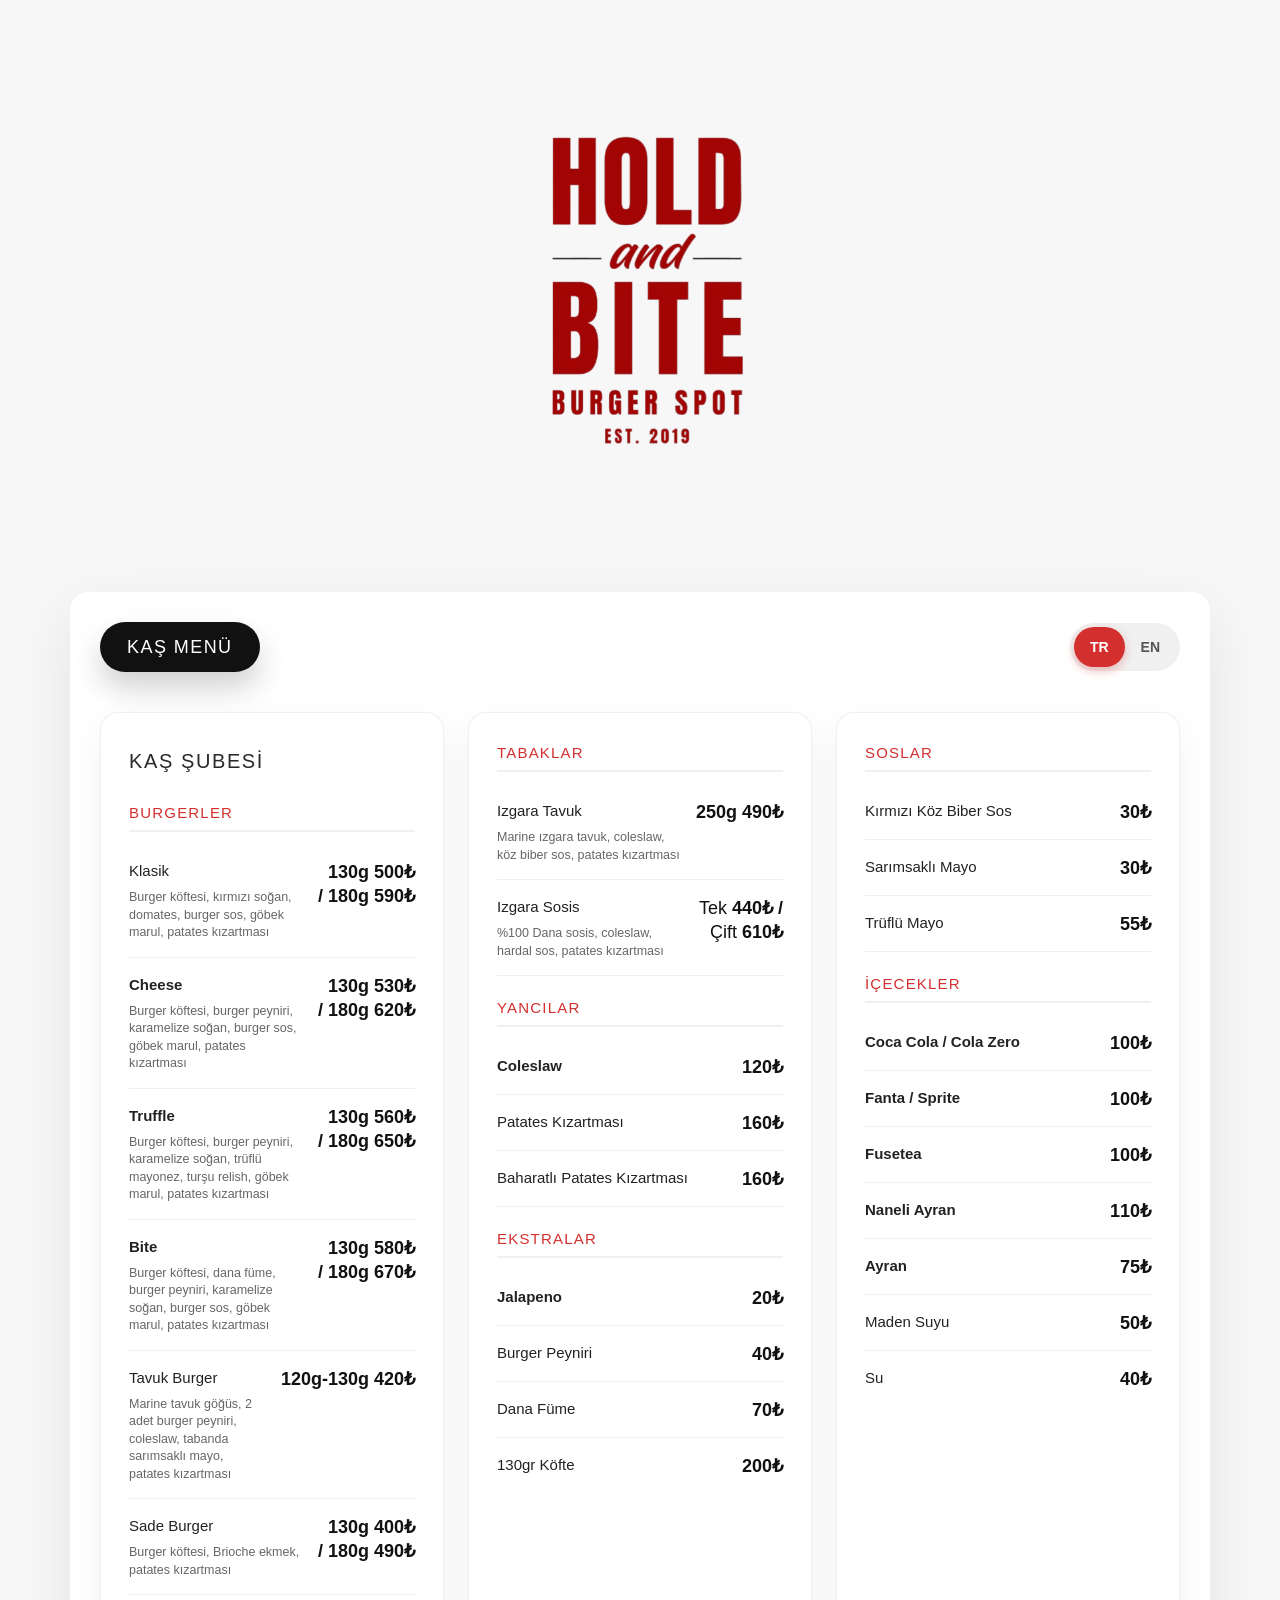
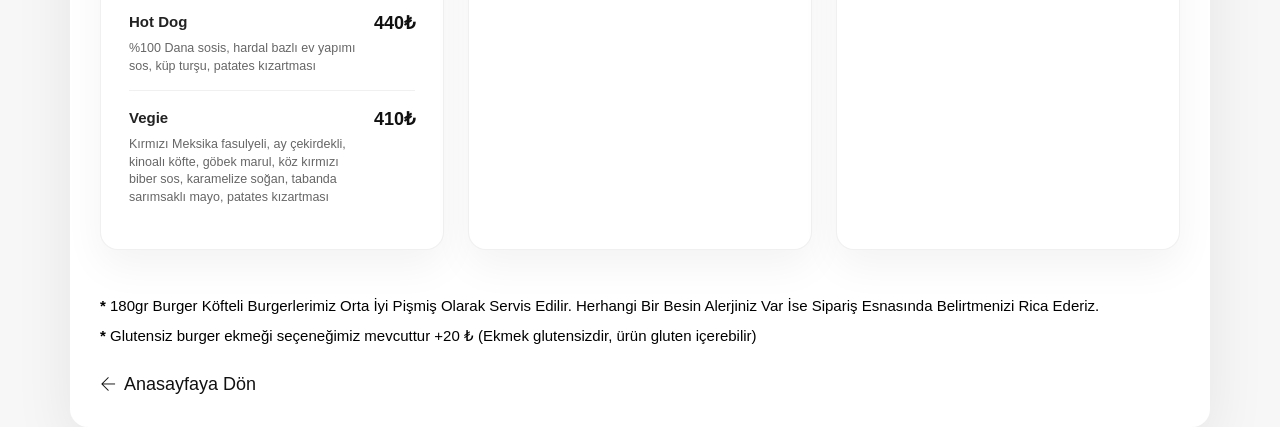
==== commit eb9b9f97: "MenuDrink Change" ====
--- a/menu.html
+++ b/menu.html
@@ -199,11 +199,18 @@
                 margin-top: 0;
             }
             .menu-note {
-                font-size: 12px;
-                color: #777;
+                font-size: 15px;
+                font-weight: 900;
+                color: #000;
                 margin-top: 20px;
-                text-align: center;
+                text-align: left;
                 grid-column: 1 / -1;
+            }
+            .menu-note-item {
+                margin-bottom: 6px;
+            }
+            .menu-note-item:last-child {
+                margin-bottom: 0;
             }
             .back-link {
                 display: inline-flex;
@@ -285,6 +292,18 @@
                 }
                 .menu-card .price {
                     text-align: left;
+                }
+                #kas-menu .menu-card:nth-child(1) {
+                    order: 1;
+                }
+                #kas-menu .menu-note {
+                    order: 2;
+                }
+                #kas-menu .menu-card:nth-child(2) {
+                    order: 3;
+                }
+                #kas-menu .menu-card:nth-child(3) {
+                    order: 4;
                 }
             }
             @media (min-width: 768px) and (max-width: 1024px) {
@@ -456,7 +475,7 @@
                                 <div class="menu-item"><div class="item-info"><p class="item-name"><span class="tr-text">Baharatlı Patates Kızartması</span><span class="en-text">Spicy French Fries</span></p></div><span class="price">160₺</span></div>
                                 
                                 <p class="category-title"><span class="tr-text">Ekstralar</span><span class="en-text">Extras</span></p>
-                                <div class="menu-item"><div class="item-info"><p class="item-name">Jalapeno</p></div><span class="price">15₺</span></div>
+                                <div class="menu-item"><div class="item-info"><p class="item-name">Jalapeno</p></div><span class="price">20₺</span></div>
                                 <div class="menu-item"><div class="item-info"><p class="item-name"><span class="tr-text">Burger Peyniri</span><span class="en-text">Burger Cheese</span></p></div><span class="price">40₺</span></div>
                                 <div class="menu-item"><div class="item-info"><p class="item-name"><span class="tr-text">Dana Füme</span><span class="en-text">Beef Bacon</span></p></div><span class="price">70₺</span></div>
                                 <div class="menu-item"><div class="item-info"><p class="item-name"><span class="tr-text">130gr Köfte</span><span class="en-text">130g Patty</span></p></div><span class="price">200₺</span></div>
@@ -469,21 +488,17 @@
                                 <div class="menu-item"><div class="item-info"><p class="item-name"><span class="tr-text">Trüflü Mayo</span><span class="en-text">Truffle Mayonnaise</span></p></div><span class="price">55₺</span></div>
 
                                 <p class="category-title"><span class="tr-text">İçecekler</span><span class="en-text">Beverages</span></p>
-                                <div class="menu-item"><div class="item-info"><p class="item-name">Coca Cola / Cola Zero</p></div><span class="price">90₺</span></div>
-                                <div class="menu-item"><div class="item-info"><p class="item-name">Fanta / Sprite</p></div><span class="price">90₺</span></div>
-                                <div class="menu-item"><div class="item-info"><p class="item-name">Fusetea</p></div><span class="price">90₺</span></div>
-                                <div class="menu-item"><div class="item-info"><p class="item-name">Naneli Ayran</p></div><span class="price">100₺</span></div>
-                                <div class="menu-item"><div class="item-info"><p class="item-name">Ayran</p></div><span class="price">65₺</span></div>
-                                <div class="menu-item"><div class="item-info"><p class="item-name"><span class="tr-text">Maden Suyu </span><span class="en-text">Mineral water</span></p></div><span class="price">40₺</span></div>
-                                <div class="menu-item"><div class="item-info"><p class="item-name"><span class="tr-text">Su</span><span class="en-text">Water</span></p></div><span class="price">30₺</span></div>
+                                <div class="menu-item"><div class="item-info"><p class="item-name">Coca Cola / Cola Zero</p></div><span class="price">100₺</span></div>
+                                <div class="menu-item"><div class="item-info"><p class="item-name">Fanta / Sprite</p></div><span class="price">100₺</span></div>
+                                <div class="menu-item"><div class="item-info"><p class="item-name">Fusetea</p></div><span class="price">100₺</span></div>
+                                <div class="menu-item"><div class="item-info"><p class="item-name">Naneli Ayran</p></div><span class="price">110₺</span></div>
+                                <div class="menu-item"><div class="item-info"><p class="item-name">Ayran</p></div><span class="price">75₺</span></div>
+                                <div class="menu-item"><div class="item-info"><p class="item-name"><span class="tr-text">Maden Suyu </span><span class="en-text">Mineral water</span></p></div><span class="price">50₺</span></div>
+                                <div class="menu-item"><div class="item-info"><p class="item-name"><span class="tr-text">Su</span><span class="en-text">Water</span></p></div><span class="price">40₺</span></div>
                             </div>
                             <div class="menu-note">
-                                * <span class="tr-text">180gr Burger Köfteli Burgerlerimiz Orta İyi Pişmiş Olarak Servis Edilir. Herhangi Bir Besin Alerjiniz Var İse Sipariş Esnasında Belirtmenizi Rica Ederiz.</span>
-                                <span class="en-text">180g burger patty is served medium well. Please let us know if you have any food allergies.</span>
-                                <br>
-                                * <span class="tr-text">Glutensiz burger ekmeği seçeneğimiz mevcuttur +15 ₺ (Ekmek glutensizdir, ürün gluten içerebilir)</span>
-                                <span class="en-text">Gluten-free burger bun option available +15 ₺ (Bread is gluten-free, product may contain gluten)</span>
-                            
+                                <div class="menu-note-item">* <span class="tr-text">180gr Burger Köfteli Burgerlerimiz Orta İyi Pişmiş Olarak Servis Edilir. Herhangi Bir Besin Alerjiniz Var İse Sipariş Esnasında Belirtmenizi Rica Ederiz.</span><span class="en-text">180g burger patty is served medium well. Please let us know if you have any food allergies.</span></div>
+                                <div class="menu-note-item">* <span class="tr-text">Glutensiz burger ekmeği seçeneğimiz mevcuttur +20 ₺ (Ekmek glutensizdir, ürün gluten içerebilir)</span><span class="en-text">Gluten-free burger bun option available +20 ₺ (Bread is gluten-free, product may contain gluten)</span></div>
                             </div>
                         </div>
 
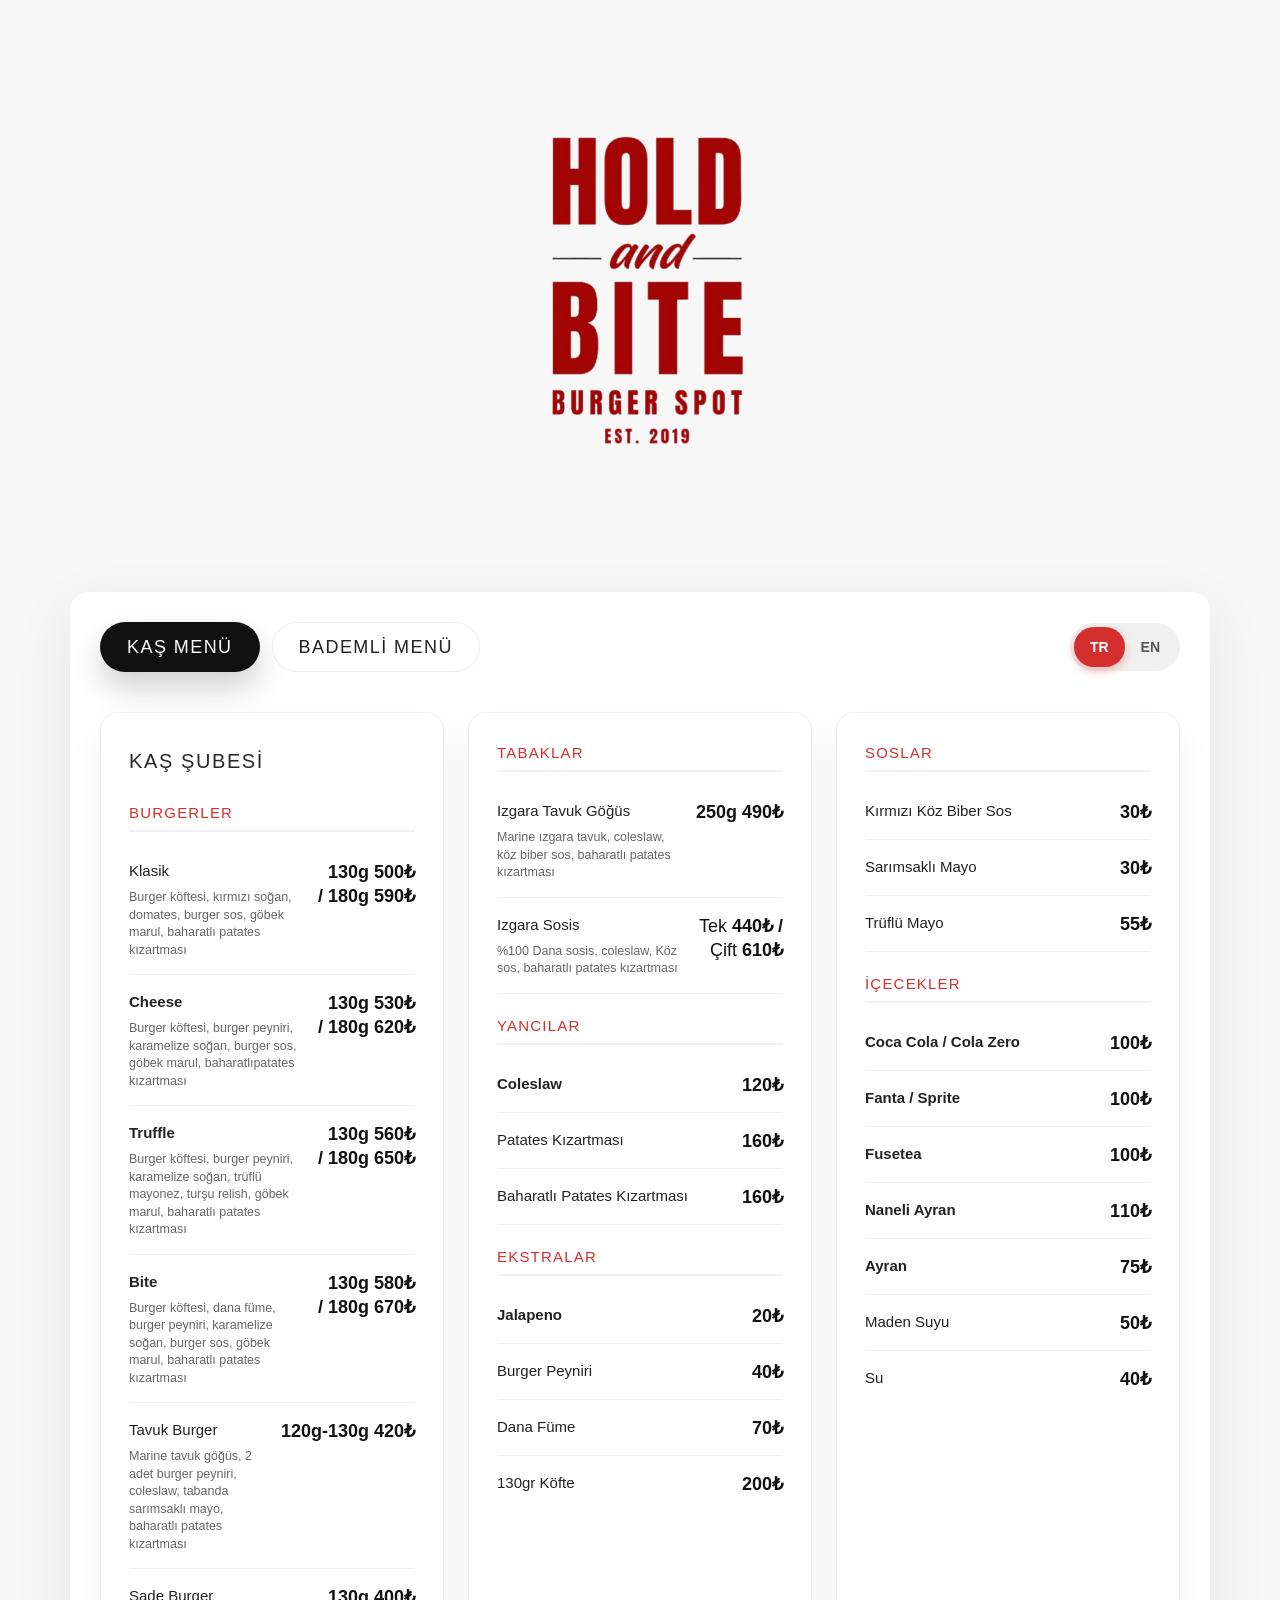
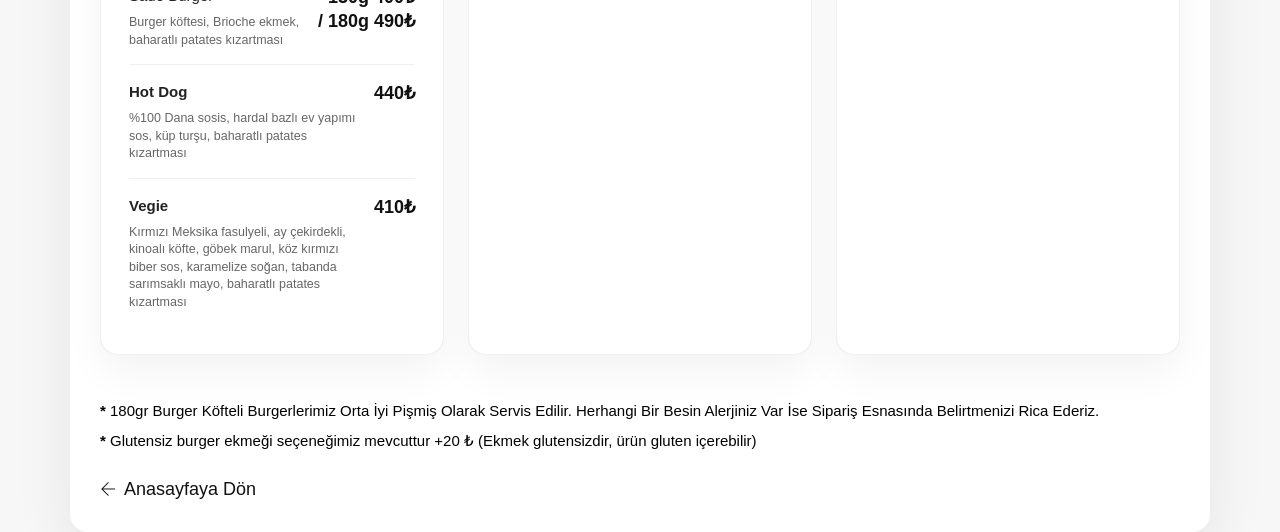
==== commit 9d2dbfba: "Update menu items and prices, add new dishes, and enhance ingredient descriptions" ====
--- a/menu.html
+++ b/menu.html
@@ -340,7 +340,7 @@
                         <div class="menu-header-bar">
                             <div class="menu-tab-list">
                                 <a href="#kas-menu" class="menu-tab-btn active"><span class="tr-text">Kaş Menü</span><span class="en-text">Kaş Menu</span></a>
-                                <!-- <a href="#bademli-menu" class="menu-tab-btn"><span class="tr-text">Bademli Menü</span><span class="en-text">Bademli Menu</span></a> -->
+                                <a href="#bademli-menu" class="menu-tab-btn"><span class="tr-text">Bademli Menü</span><span class="en-text">Bademli Menu</span></a>
                             </div>
                             <div class="lang-switcher">
                                 <button class="lang-btn active" data-lang="tr">TR</button>
@@ -358,8 +358,8 @@
                                     <div class="item-info">
                                         <p class="item-name"><span class="tr-text">Klasik</span><span class="en-text">Classic Burger</span></p>
                                         <p class="ingredients">
-                                            <span class="tr-text">Burger köftesi, kırmızı soğan, domates, burger sos, göbek marul, patates kızartması</span>
-                                            <span class="en-text">Burger patty, red onion, tomato, burger sauce, iceberg lettuce, french fries</span>
+                                            <span class="tr-text">Burger köftesi, kırmızı soğan, domates, burger sos, göbek marul, baharatlı patates kızartması</span>
+                                            <span class="en-text">Burger patty, red onion, tomato, burger sauce, iceberg lettuce, spicy french fries</span>
                                         </p>
                                     </div>
                                     <span class="price">130g 500₺ <br>/ 180g 590₺</span>
@@ -369,8 +369,8 @@
                                     <div class="item-info">
                                         <p class="item-name">Cheese</p>
                                         <p class="ingredients">
-                                            <span class="tr-text">Burger köftesi, burger peyniri, karamelize soğan, burger sos, göbek marul, patates kızartması</span>
-                                            <span class="en-text">Burger patty, burger cheese, caramelized onions, burger sauce, iceberg lettuce, french fries</span>
+                                            <span class="tr-text">Burger köftesi, burger peyniri, karamelize soğan, burger sos, göbek marul, baharatlıpatates kızartması</span>
+                                            <span class="en-text">Burger patty, burger cheese, caramelized onions, burger sauce, iceberg lettuce, spicy french fries</span>
                                         </p>
                                     </div>
                                     <span class="price">130g 530₺ <br>/ 180g 620₺</span>
@@ -380,8 +380,8 @@
                                     <div class="item-info">
                                         <p class="item-name">Truffle</p>
                                         <p class="ingredients">
-                                            <span class="tr-text">Burger köftesi, burger peyniri, karamelize soğan, trüflü mayonez, turşu relish, göbek marul, patates kızartması</span>
-                                            <span class="en-text">Burger patty, burger cheese, caramelized onions, truffle mayonnaise, pickle relish, iceberg lettuce, french fries</span>
+                                            <span class="tr-text">Burger köftesi, burger peyniri, karamelize soğan, trüflü mayonez, turşu relish, göbek marul, baharatlı patates kızartması</span>
+                                            <span class="en-text">Burger patty, burger cheese, caramelized onions, truffle mayonnaise, pickle relish, iceberg lettuce, spicy french fries</span>
                                         </p>
                                     </div>
                                     <span class="price">130g 560₺ <br>/ 180g 650₺</span>
@@ -391,8 +391,8 @@
                                     <div class="item-info">
                                         <p class="item-name">Bite</p>
                                         <p class="ingredients">
-                                            <span class="tr-text">Burger köftesi, dana füme, burger peyniri, karamelize soğan, burger sos, göbek marul, patates kızartması</span>
-                                            <span class="en-text">Burger patty, smoked beef, burger cheese, caramelized onions, burger sauce, iceberg lettuce, french fries</span>
+                                            <span class="tr-text">Burger köftesi, dana füme, burger peyniri, karamelize soğan, burger sos, göbek marul, baharatlı patates kızartması</span>
+                                            <span class="en-text">Burger patty, smoked beef, burger cheese, caramelized onions, burger sauce, iceberg lettuce, spicy french fries</span>
                                         </p>
                                     </div>
                                     <span class="price">130g 580₺ <br>/ 180g 670₺</span>
@@ -402,8 +402,8 @@
                                     <div class="item-info">
                                         <p class="item-name"><span class="tr-text">Tavuk Burger</span><span class="en-text">Chicken Burger</span></p>
                                         <p class="ingredients">
-                                            <span class="tr-text">Marine tavuk göğüs, 2 adet burger peyniri, coleslaw, tabanda sarımsaklı mayo, patates kızartması</span>
-                                            <span class="en-text">Marinated chicken breast, 2 burger cheese slices, coleslaw, garlic mayo base, french fries</span>
+                                            <span class="tr-text">Marine tavuk göğüs, 2 adet burger peyniri, coleslaw, tabanda sarımsaklı mayo, baharatlı patates kızartması</span>
+                                            <span class="en-text">Marinated chicken breast, 2 burger cheese slices, coleslaw, garlic mayo base, spicy french fries</span>
                                         </p>
                                     </div>
                                     <span class="price">120g-130g 420₺</span>
@@ -413,8 +413,8 @@
                                     <div class="item-info">
                                         <p class="item-name"><span class="tr-text">Sade Burger</span><span class="en-text">Patty - Bun</span></p>
                                         <p class="ingredients">
-                                            <span class="tr-text">Burger köftesi, Brioche ekmek, patates kızartması</span>
-                                            <span class="en-text">Burger patty, brioche bun, french fries</span>
+                                            <span class="tr-text">Burger köftesi, Brioche ekmek, baharatlı patates kızartması</span>
+                                            <span class="en-text">Burger patty, brioche bun, spicy french fries</span>
                                         </p>
                                     </div>
                                     <span class="price">130g 400₺ <br>/ 180g 490₺</span>
@@ -424,8 +424,8 @@
                                     <div class="item-info">
                                         <p class="item-name">Hot Dog</p>
                                         <p class="ingredients">
-                                            <span class="tr-text">%100 Dana sosis, hardal bazlı ev yapımı sos, küp turşu, patates kızartması</span>
-                                            <span class="en-text">100% beef sausage, homemade mustard-based sauce, diced pickles, french fries</span>
+                                            <span class="tr-text">%100 Dana sosis, hardal bazlı ev yapımı sos, küp turşu, baharatlı patates kızartması</span>
+                                            <span class="en-text">100% beef sausage, homemade mustard-based sauce, diced pickles, spicy french fries</span>
                                         </p>
                                     </div>
                                     <span class="price"> 440₺</span>
@@ -435,8 +435,8 @@
                                     <div class="item-info">
                                         <p class="item-name">Vegie</p>
                                         <p class="ingredients">
-                                            <span class="tr-text">Kırmızı Meksika fasulyeli, ay çekirdekli, kinoalı köfte, göbek marul, köz kırmızı biber sos, karamelize soğan, tabanda sarımsaklı mayo, patates kızartması</span>
-                                            <span class="en-text">Meatballs with red Mexican beans, sunflower seeds, and quinoa, iceberg lettuce, roasted red pepper sauce, caramelized onions, garlic mayo base, and french fries.</span>
+                                            <span class="tr-text">Kırmızı Meksika fasulyeli, ay çekirdekli, kinoalı köfte, göbek marul, köz kırmızı biber sos, karamelize soğan, tabanda sarımsaklı mayo, baharatlı patates kızartması</span>
+                                            <span class="en-text">Meatballs with red Mexican beans, sunflower seeds, and quinoa, iceberg lettuce, roasted red pepper sauce, caramelized onions, garlic mayo base, and spicy french fries.</span>
                                         </p>
                                     </div>
                                     <span class="price">410₺</span>
@@ -449,10 +449,10 @@
                                 
                                 <div class="menu-item">
                                     <div class="item-info">
-                                        <p class="item-name"><span class="tr-text">Izgara Tavuk</span><span class="en-text">Grilled Chicken</span></p>
-                                        <p class="ingredients">
-                                            <span class="tr-text">Marine ızgara tavuk, coleslaw, köz biber sos, patates kızartması</span>
-                                            <span class="en-text">Marinated grilled chicken, coleslaw, roasted pepper sauce, french fries</span>
+                                        <p class="item-name"><span class="tr-text">Izgara Tavuk Göğüs</span><span class="en-text">Grilled Chicken Breast</span></p>
+                                        <p class="ingredients">
+                                            <span class="tr-text">Marine ızgara tavuk, coleslaw, köz biber sos, baharatlı patates kızartması</span>
+                                            <span class="en-text">Marinated grilled chicken, coleslaw, roasted pepper sauce, spicy french fries</span>
                                         </p>
                                     </div>
                                     <span class="price">250g 490₺</span>
@@ -462,8 +462,8 @@
                                     <div class="item-info">
                                         <p class="item-name"><span class="tr-text">Izgara Sosis</span><span class="en-text">Grilled Sausage</span></p>
                                         <p class="ingredients">
-                                            <span class="tr-text">%100 Dana sosis, coleslaw, hardal sos, patates kızartması</span>
-                                            <span class="en-text">100% beef sausage, coleslaw, mustard sauce, french fries</span>
+                                            <span class="tr-text">%100 Dana sosis, coleslaw, Köz sos, baharatlı patates kızartması</span>
+                                            <span class="en-text">100% beef sausage, coleslaw, mustard sauce, spicy french fries</span>
                                         </p>
                                     </div>
                                     <span class="price"><span class="tr-text">Tek</span><span class="en-text">Single</span> 440₺ / <br><span class="tr-text">Çift</span><span class="en-text">Double</span> 610₺</span>
@@ -502,13 +502,12 @@
                             </div>
                         </div>
 
-                        <!-- BADEMLİ MENÜ (şuanlık kullanılmıyor)
                         <div id="bademli-menu" class="menu-grid" style="display:none;">
                             <div class="menu-card">
                                 <h3><span class="tr-text">Bademli Şubesi</span><span class="en-text">Bademli Branch</span></h3>
                                 <p class="category-title"><span class="tr-text">Burgerler</span><span class="en-text">Burgers</span></p>
                                 
-                                <div class="menu-item">
+                                <!-- <div class="menu-item">
                                     <div class="item-info">
                                         <p class="item-name">Bite</p>
                                         <p class="ingredients">
@@ -517,64 +516,64 @@
                                         </p>
                                     </div>
                                     <span class="price">130g 510₺<br>/ 180g 590₺</span>
-                                </div>
+                                </div> -->
 
                                 <div class="menu-item">
                                     <div class="item-info">
                                         <p class="item-name">Truffle</p>
                                         <p class="ingredients">
-                                            <span class="tr-text">Burger köftesi, burger peyniri, karamelize soğan, trüflü mayonez, turşu relish, göbek marul, patates kızartması</span>
+                                            <span class="tr-text">%100 Dana Köfte, Brioche Ekmek, Truflü Mayo, Turşu Relish, Iceberg, Burger Peyniri, Karamelize Soğan, Baharatlı Patates Kızartması</span>
                                             <span class="en-text">Beef patty, burger cheese, caramelized onion, truffle mayo, pickle relish, iceberg. Served with french fries.</span>
                                         </p>
                                     </div>
-                                    <span class="price">130g 505₺ <br>/ 180g 585₺</span>
+                                    <span class="price">130g 575₺ <br>/ 180g 675₺</span>
                                 </div>
 
                                 <div class="menu-item">
                                     <div class="item-info">
                                         <p class="item-name">Cheese</p>
                                         <p class="ingredients">
-                                            <span class="tr-text">Burger köftesi, burger peyniri, karamelize soğan, burger sos, göbek marul, patates kızartması</span>
+                                            <span class="tr-text">%100 Dana Köfte, Brioche Ekmek, Burger Sos, Iceberg, Burger Peyniri, Karamelize Soğan, Baharatlı Patates Kızartması</span>
                                             <span class="en-text">Beef patty, burger cheese, caramelized onion, burger sauce, iceberg. Served with french fries.</span>
                                         </p>
                                     </div>
-                                    <span class="price">130g 475₺ <br>/ 180g 555₺</span>
+                                    <span class="price">130g 545₺ <br>/ 180g 645₺</span>
                                 </div>
 
                                 <div class="menu-item">
                                     <div class="item-info">
                                         <p class="item-name"><span class="tr-text">Klasik</span><span class="en-text">Classic</span></p>
                                         <p class="ingredients">
-                                            <span class="tr-text">Burger köftesi, kırmızı soğan, domates, burger sos, göbek marul, patates kızartması</span>
+                                            <span class="tr-text">%100 Dana Köfte, Brioche Ekmek, Burger Sos, Iceberg, Domates, Kırmızı Soğan, Baharatlı Patates Kızartması</span>
                                             <span class="en-text">Beef patty, red onion, tomato, burger sauce, iceberg. Served with french fries.</span>
                                         </p>
                                     </div>
-                                    <span class="price">130g 450₺ <br>/ 180g 530₺</span>
+                                    <span class="price">130g 510₺ <br>/ 180g 610₺</span>
                                 </div>
 
                                 <div class="menu-item">
                                     <div class="item-info">
                                         <p class="item-name"><span class="tr-text">Sade Burger</span><span class="en-text">Patty - Bun</span></p>
                                         <p class="ingredients">
-                                            <span class="tr-text">Burger köftesi, Brioche ekmek, patates kızartması</span>
+                                            <span class="tr-text">%100 Dana Köfte, Brioche Ekmek, Baharatlı Patates Kızartması</span>
                                             <span class="en-text">Beef patty, brioche bun. Served with french fries.</span>
                                         </p>
                                     </div>
-                                    <span class="price">130g 400₺ <br>/ 180g 480₺</span>
+                                    <span class="price">130g 440₺ <br>/ 180g 540₺</span>
                                 </div>
 
                                 <div class="menu-item">
                                     <div class="item-info">
                                         <p class="item-name"><span class="tr-text">Tavuk Burger</span><span class="en-text">Chicken Burger</span></p>
                                         <p class="ingredients">
-                                            <span class="tr-text">Marine tavuk göğüs, 2 adet burger peyniri, mor lahanalı coleslaw, tabanda sarımsaklı mayo, patates kızartması</span>
+                                            <span class="tr-text">Izgara Tavuk Göğüs, Brioche Ekmek, Sarımsaklı Mayonez, Coleslaw, Burger Peyniri, Baharatlı Patates Kızartması</span>
                                             <span class="en-text">Marinated grilled chicken, double burger cheese, coleslaw, iceberg, yoghurt and mayonnaise based sauce. Served with french fries.</span>
                                         </p>
                                     </div>
-                                    <span class="price">120-130g 400₺</span>
-                                </div>
-
-                                <div class="menu-item">
+                                    <span class="price">120-130g 440₺</span>
+                                </div>
+
+                                <!-- <div class="menu-item">
                                     <div class="item-info">
                                         <p class="item-name">Vegie</p>
                                         <p class="ingredients">
@@ -583,79 +582,119 @@
                                         </p>
                                     </div>
                                     <span class="price">400₺</span>
-                                </div>
+                                </div> -->
                                 
-                                <p class="category-title">Hot Dog</p>
                                 <div class="menu-item">
                                     <div class="item-info">
                                         <p class="item-name">Hot Dog</p>
                                         <p class="ingredients">
-                                            <span class="tr-text">%100 Dana sosis, hardal bazlı ev yapımı sos, küp turşu, patates kızartması</span>
+                                            <span class="tr-text">%100 Dana Sosis, Hardal Bazlı Sos, Küp Turşu, Baharatlı Patates Kızartması</span>
                                             <span class="en-text">100% Beef sausage, mustard based homemade sauce, pickle. Served with french fries.</span>
                                         </p>
                                     </div>
-                                    <span class="price">400₺</span>
-                                </div>
+                                    <span class="price">450₺</span>
+                                </div>
+
+                                <div class="menu-item">
+                                    <div class="item-info">
+                                        <p class="item-name">Tavuk Izgara</p>
+                                        <p class="ingredients">
+                                            <span class="tr-text">Izgara Tavuk Göğüs, Kızarmış Ekmek, Coleslaw, Baharatlı Patates Kızartması</span>
+                                            <span class="en-text">100% Beef sausage, mustard based homemade sauce, pickle. Served with french fries.</span>
+                                        </p>
+                                    </div>
+                                    <span class="price">520₺</span>
+                                </div>
+
+
+                                <div class="menu-item">
+                                    <div class="item-info">
+                                        <p class="item-name">Sosis Izgara</p>
+                                        <p class="ingredients">
+                                            <span class="tr-text">%100 Dana sosis, Coleslaw, Hardal Sos, Baharatlı Patates Kızartması</span>
+                                            <span class="en-text">100% Beef sausage, mustard based homemade sauce, pickle. Served with french fries.</span>
+                                        </p>
+                                    </div>
+                                    <span class="price">Tek 450₺ <br>/ Çift 650₺</span>
+                                </div>
+                            </div>
+
+                            <div class="menu-note">
+                                <div class="menu-note-item">* <span class="tr-text">180gr Burger Köfteli Burgerlerimiz Orta İyi Pişmiş Olarak Servis Edilir. Herhangi Bir Besin Alerjiniz Var İse Sipariş Esnasında Belirtmenizi Rica Ederiz.</span><span class="en-text">180g burger patty is served medium well. Please let us know if you have any food allergies.</span></div>
+                                <div class="menu-note-item">* <span class="tr-text">Glutensiz burger ekmeği seçeneğimiz mevcuttur +20 ₺ (Ekmek glutensizdir, ürün gluten içerebilir)</span><span class="en-text">Gluten-free burger bun option available +20 ₺ (Bread is gluten-free, product may contain gluten)</span></div>
                             </div>
 
                             <div class="menu-card">
-                                <p class="category-title"><span class="tr-text">Tabaklar</span><span class="en-text">Plates</span></p>
+                                <p class="category-title"><span class="tr-text">Salatalar</span><span class="en-text">Salads</span></p>
                                 
                                 <div class="menu-item">
                                     <div class="item-info">
-                                        <p class="item-name"><span class="tr-text">Izgara Tavuk</span><span class="en-text">Grilled Chicken</span></p>
-                                        <p class="ingredients">
-                                            <span class="tr-text">Marine ızgara tavuk, coleslaw, köz biber sos, patates kızartması</span>
+                                        <p class="item-name"><span class="tr-text">Izgara Tavuklu Salata</span><span class="en-text">Grilled Chicken</span></p>
+                                        <p class="ingredients">
+                                            <span class="tr-text">Izgara Tavuk, Akdeniz Yeşillikleri, Göbek Marul, Roka, Pancar Turşusu, Kruton Ekmek, Rende Parmesan</span>
                                             <span class="en-text">Served with coleslaw, mustard based homemade sauce and french fries.</span>
                                         </p>
                                     </div>
-                                    <span class="price">250g 460₺</span>
-                                </div>
-
-                                <div class="menu-item">
-                                    <div class="item-info">
-                                        <p class="item-name"><span class="tr-text">Izgara Sosis</span><span class="en-text">Grilled Sausage</span></p>
-                                        <p class="ingredients">
-                                            <span class="tr-text">%100 Dana sosis, coleslaw, hardal sos, patates kızartması</span>
+                                    <span class="price">480₺</span>
+                                </div>
+
+                                <div class="menu-item">
+                                    <div class="item-info">
+                                        <p class="item-name"><span class="tr-text">Hellim Peynirli Salata</span><span class="en-text">Grilled Sausage</span></p>
+                                        <p class="ingredients">
+                                            <span class="tr-text">Izgara Hellim, Akdeniz Yeşillikleri, Göbek Marul, Roka, Kinoa, Ceviz, Pancar Turşusu, Bebek Mısır, Kruton Ekmek, Bergama Tulumu</span>
                                             <span class="en-text">100% Beef Bratwurst sausage, served with coleslaw, smokey pepper sauce and french fries.</span>
                                         </p>
                                     </div>
-                                    <span class="price"><span class="tr-text">Tek</span><span class="en-text">Single</span> 420₺ / <br><span class="tr-text">Çift</span><span class="en-text">Double</span> 590₺</span>
+                                    <span class="price">480₺</span>
                                 </div>
 
                                 <p class="category-title"><span class="tr-text">Yancılar</span><span class="en-text">Sides</span></p>
-                                <div class="menu-item"><div class="item-info"><p class="item-name">Coleslaw</p></div><span class="price">110₺</span></div>
-                                <div class="menu-item"><div class="item-info"><p class="item-name"><span class="tr-text">Patates Kızartması</span><span class="en-text">French Fries</span></p></div><span class="price">160₺</span></div>
-                                <div class="menu-item"><div class="item-info"><p class="item-name"><span class="tr-text">Baharatlı Patates Kızartması</span><span class="en-text">Spicy French Fries</span></p></div><span class="price">160₺</span></div>
-                                
+                                <div class="menu-item"><div class="item-info"><p class="item-name">Çıtır Tavuk 6 Parça</p></div><span class="price">240₺</span></div>
+                                <div class="menu-item"><div class="item-info"><p class="item-name">Çıtır Tavuk 10 Parça</p></div><span class="price">350₺</span></div>
+                                <div class="menu-item"><div class="item-info"><p class="item-name">Çıtır Tavuk + Patates</p></div><span class="price">300₺</span></div>
+                                <div class="menu-item"><div class="item-info"><p class="item-name">Coleslaw</p></div><span class="price">120₺</span></div>
+                                <div class="menu-item"><div class="item-info"><p class="item-name"><span class="tr-text">Patates Kızartması Baharatlı/Baharatsız</span><span class="en-text">French Fries Spicy/ Not Spicy</span></p></div><span class="price">180₺</span></div>
+                                <div class="menu-item"><div class="item-info"><p class="item-name"><span class="tr-text">Bergama Tulumlu Patates Kızartması</span><span class="en-text">Bergama Tulumlu French Fries</span></p></div><span class="price">220₺</span></div>
+                                <div class="menu-item"><div class="item-info"><p class="item-name"><span class="tr-text">Parmesan Peynirli Patates Kızartması</span><span class="en-text">Parmesan Cheese French Fries</span></p></div><span class="price">230₺</span></div>
+
                                 <p class="category-title"><span class="tr-text">Ekstralar</span><span class="en-text">Extras</span></p>
-                                <div class="menu-item"><div class="item-info"><p class="item-name">Jalapeno</p></div><span class="price">15₺</span></div>
+                                <div class="menu-item"><div class="item-info"><p class="item-name">Jalapeno</p></div><span class="price">20₺</span></div>
                                 <div class="menu-item"><div class="item-info"><p class="item-name"><span class="tr-text">Burger Peyniri</span><span class="en-text">Burger Cheese</span></p></div><span class="price">40₺</span></div>
-                                <div class="menu-item"><div class="item-info"><p class="item-name"><span class="tr-text">Dana Füme</span><span class="en-text">Beef Bacon</span></p></div><span class="price">60₺</span></div>
-                                <div class="menu-item"><div class="item-info"><p class="item-name"><span class="tr-text">130gr Köfte</span><span class="en-text">130g Burger Patty</span></p></div><span class="price">190₺</span></div>
-                            </div>
+                                <div class="menu-item"><div class="item-info"><p class="item-name"><span class="tr-text">Bergama Tulumu</span><span class="en-text">Bergama Tulumu</span></p></div><span class="price">40₺</span></div>
+                                <div class="menu-item"><div class="item-info"><p class="item-name"><span class="tr-text">Parmesan Peyniri</span><span class="en-text">Parmesan Cheese</span></p></div><span class="price">50₺</span></div>
+                                <div class="menu-item"><div class="item-info"><p class="item-name"><span class="tr-text">Dana Füme</span><span class="en-text">Beef Bacon</span></p></div><span class="price">80₺</span></div>
+                                <div class="menu-item"><div class="item-info"><p class="item-name"><span class="tr-text">130gr Köfte</span><span class="en-text">130g Burger Patty</span></p></div><span class="price">220₺</span></div>
+                            </div>
+                            
+                            
 
                             <div class="menu-card">
                                 <p class="category-title"><span class="tr-text">Soslar</span><span class="en-text">Sauces </span></p>
-                                <div class="menu-item"><div class="item-info"><p class="item-name"><span class="tr-text">Kırmızı Köz Biber Sos</span><span class="en-text">Smokey Red Pepper Sauce</span></p></div><span class="price">30₺</span></div>
+                                <div class="menu-item"><div class="item-info"><p class="item-name"><span class="tr-text">Trüflü Mayo</span><span class="en-text">Truffle Mayonnaise</span></p></div><span class="price">50₺</span></div>
                                 <div class="menu-item"><div class="item-info"><p class="item-name"><span class="tr-text">Sarımsaklı Mayo</span><span class="en-text">Garlic Mayonnaise</span></p></div><span class="price">30₺</span></div>
-                                <div class="menu-item"><div class="item-info"><p class="item-name"><span class="tr-text">Trüflü Mayo</span><span class="en-text">Truffle Mayonnaise</span></p></div><span class="price">45₺</span></div>
+                                <div class="menu-item"><div class="item-info"><p class="item-name"><span class="tr-text">Soka</span><span class="en-text">Soka</span></p></div><span class="price">50₺</span></div>
+                                <div class="menu-item"><div class="item-info"><p class="item-name"><span class="tr-text">Samurai</span><span class="en-text">Samurai</span></p></div><span class="price">50₺</span></div>
+                                
+                               
+                                <p class="category-title"><span class="tr-text">Tatlılar</span><span class="en-text">Desserts </span></p>
+                                <div class="menu-item"><div class="item-info"><p class="item-name"><span class="tr-text">Çikolatalı Cookie</span><span class="en-text">Chocolate Cookie</span></p></div><span class="price">170₺</span></div>
+                            
 
                                 <p class="category-title"><span class="tr-text">İçecekler</span><span class="en-text">Beverages</span></p>
-                                <div class="menu-item"><div class="item-info"><p class="item-name">Coca Cola - Zero - Fanta - Sprite</p></div><span class="price">90₺</span></div>
-                                <div class="menu-item"><div class="item-info"><p class="item-name"><span class="tr-text">Fusetea Çeşitleri</span><span class="en-text">Fusetea Lemon - Peach</span></p></div><span class="price">90₺</span></div>
-                                <div class="menu-item"><div class="item-info"><p class="item-name"><span class="tr-text">Naneli Ayran</span><span class="en-text">Peppermint Ayran</span></p></div><span class="price">90₺</span></div>
-                                <div class="menu-item"><div class="item-info"><p class="item-name">Ayran</p></div><span class="price">65₺</span></div>
-                                <div class="menu-item"><div class="item-info"><p class="item-name"><span class="tr-text">Maden Suyu</span><span class="en-text">Mineral Water</span></p></div><span class="price">40₺</span></div>
-                                <div class="menu-item"><div class="item-info"><p class="item-name"><span class="tr-text">Su</span><span class="en-text">Water</span></p></div><span class="price">30₺</span></div>
+                                <div class="menu-item"><div class="item-info"><p class="item-name">Coca Cola - Zero </p></div><span class="price">100₺</span></div>
+                                <div class="menu-item"><div class="item-info"><p class="item-name">Fanta - Sprite</p></div><span class="price">100₺</span></div>
+                                <div class="menu-item"><div class="item-info"><p class="item-name"><span class="tr-text">Fusetea Çeşitleri</span><span class="en-text">Fusetea Lemon - Peach</span></p></div><span class="price">100₺</span></div>
+                                <div class="menu-item"><div class="item-info"><p class="item-name">Uludağ Sade Gazoz / Portakallı</p></div><span class="price">75₺</span></div>
+                                <div class="menu-item"><div class="item-info"><p class="item-name"><span class="tr-text">Özhisar Ayran</span><span class="en-text">Özhisar Ayran</span></p></div><span class="price">90₺</span></div>
+                                <div class="menu-item"><div class="item-info"><p class="item-name"><span class="tr-text">Eker Ayran</span><span class="en-text">Eker Ayran</span></p></div><span class="price">65₺</span></div>
+                                <div class="menu-item"><div class="item-info"><p class="item-name"><span class="tr-text">Uludağ Maden Suyu</span><span class="en-text"> UludağMineral Water</span></p></div><span class="price">50₺</span></div>
+                                <div class="menu-item"><div class="item-info"><p class="item-name"><span class="tr-text">Uludağ Su</span><span class="en-text">Uludağ Water</span></p></div><span class="price">40₺</span></div>
+                                <div class="menu-item"><div class="item-info"><p class="item-name"><span class="tr-text">Türk Kahvesi</span><span class="en-text">Turkish Coffee</span></p></div><span class="price">1300₺</span></div>
                             </div>
                             
-                            <div class="menu-note">
-                                * <span class="tr-text">180gr burger köftesi orta iyi pişmiş olarak servis edilir.</span> <span class="en-text">180g burger patty served as medium well.</span> <br>
-                                * <strong>GLUTEN FREE:</strong> <span class="tr-text">Glutensiz Burger Ekmeği Seçeneğimiz Mevcuttur +15₺ (Ekmek glutensizdir, ürün gluten içerebilir)</span> <span class="en-text">Gluten Free Burger Bun +15₺ (Burger may contain gluten)</span>
-                            </div>
                         </div>
-                        -->
+                        
 
                         <a href="index.html" class="back-link"><i class="ti-arrow-left"></i> <span class="tr-text">Anasayfaya Dön</span><span class="en-text">Back to Home</span></a>
                     </div>
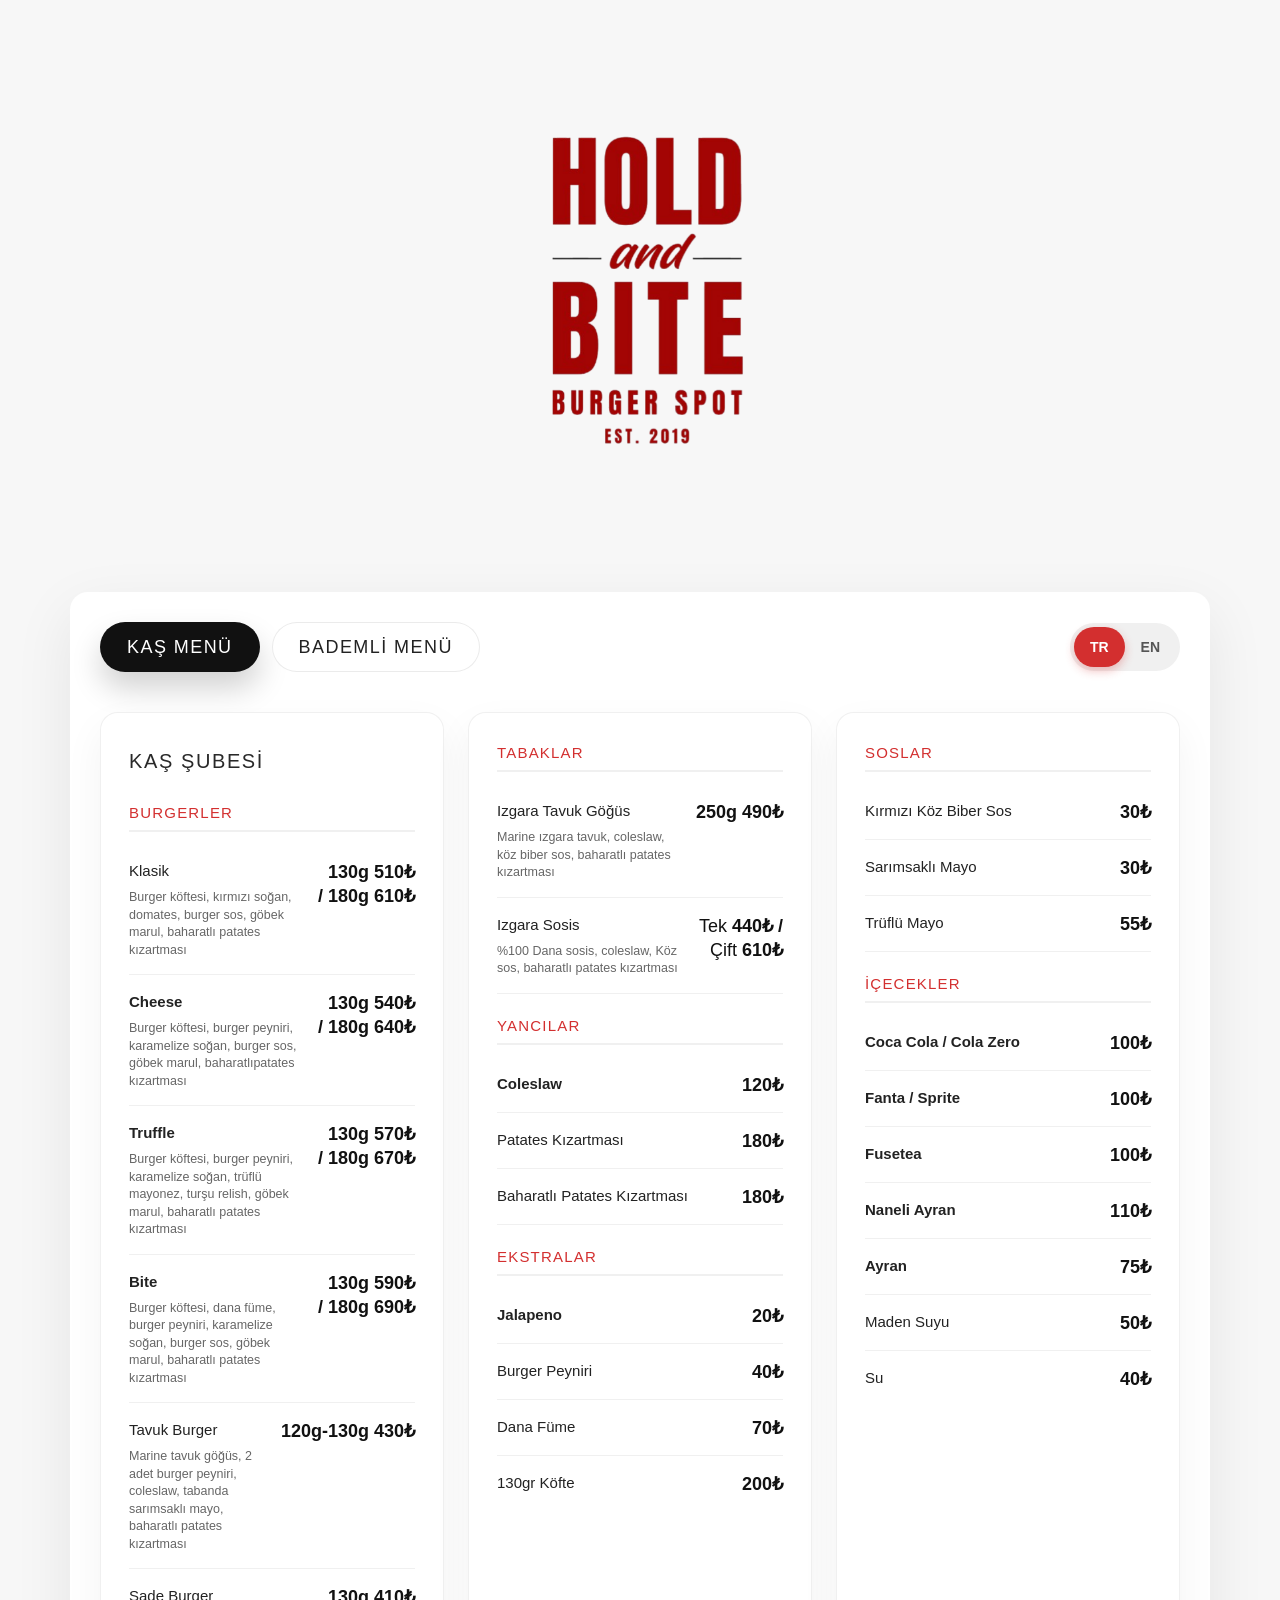
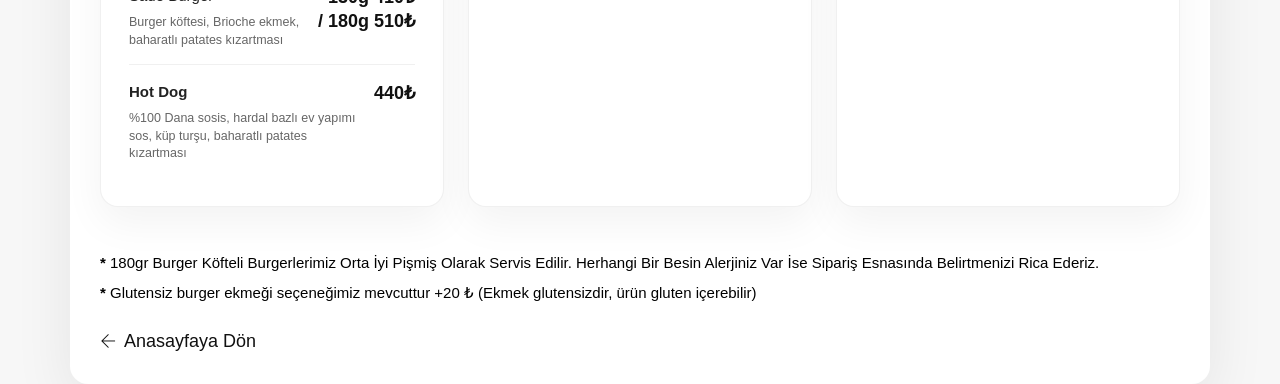
==== commit 0228d919: "Update menu prices and adjust item visibility" ====
--- a/menu.html
+++ b/menu.html
@@ -362,7 +362,7 @@
                                             <span class="en-text">Burger patty, red onion, tomato, burger sauce, iceberg lettuce, spicy french fries</span>
                                         </p>
                                     </div>
-                                    <span class="price">130g 500₺ <br>/ 180g 590₺</span>
+                                    <span class="price">130g 510₺ <br>/ 180g 610₺</span>
                                 </div>
 
                                 <div class="menu-item">
@@ -373,7 +373,7 @@
                                             <span class="en-text">Burger patty, burger cheese, caramelized onions, burger sauce, iceberg lettuce, spicy french fries</span>
                                         </p>
                                     </div>
-                                    <span class="price">130g 530₺ <br>/ 180g 620₺</span>
+                                    <span class="price">130g 540₺ <br>/ 180g 640₺</span>
                                 </div>
 
                                 <div class="menu-item">
@@ -384,7 +384,7 @@
                                             <span class="en-text">Burger patty, burger cheese, caramelized onions, truffle mayonnaise, pickle relish, iceberg lettuce, spicy french fries</span>
                                         </p>
                                     </div>
-                                    <span class="price">130g 560₺ <br>/ 180g 650₺</span>
+                                    <span class="price">130g 570₺ <br>/ 180g 670₺</span>
                                 </div>
                                 
                                 <div class="menu-item">
@@ -395,7 +395,7 @@
                                             <span class="en-text">Burger patty, smoked beef, burger cheese, caramelized onions, burger sauce, iceberg lettuce, spicy french fries</span>
                                         </p>
                                     </div>
-                                    <span class="price">130g 580₺ <br>/ 180g 670₺</span>
+                                    <span class="price">130g 590₺ <br>/ 180g 690₺</span>
                                 </div>
 
                                 <div class="menu-item">
@@ -406,7 +406,7 @@
                                             <span class="en-text">Marinated chicken breast, 2 burger cheese slices, coleslaw, garlic mayo base, spicy french fries</span>
                                         </p>
                                     </div>
-                                    <span class="price">120g-130g 420₺</span>
+                                    <span class="price">120g-130g 430₺</span>
                                 </div>
 
                                 <div class="menu-item">
@@ -417,7 +417,7 @@
                                             <span class="en-text">Burger patty, brioche bun, spicy french fries</span>
                                         </p>
                                     </div>
-                                    <span class="price">130g 400₺ <br>/ 180g 490₺</span>
+                                    <span class="price">130g 410₺ <br>/ 180g 510₺</span>
                                 </div>
 
                                 <div class="menu-item">
@@ -431,7 +431,7 @@
                                     <span class="price"> 440₺</span>
                                 </div>
 
-                                <div class="menu-item">
+                                <!-- <div class="menu-item">
                                     <div class="item-info">
                                         <p class="item-name">Vegie</p>
                                         <p class="ingredients">
@@ -440,7 +440,7 @@
                                         </p>
                                     </div>
                                     <span class="price">410₺</span>
-                                </div>
+                                </div> -->
 
                             </div>
 
@@ -471,8 +471,8 @@
 
                                 <p class="category-title"><span class="tr-text">Yancılar</span><span class="en-text">Sides</span></p>
                                 <div class="menu-item"><div class="item-info"><p class="item-name">Coleslaw</p></div><span class="price">120₺</span></div>
-                                <div class="menu-item"><div class="item-info"><p class="item-name"><span class="tr-text">Patates Kızartması</span><span class="en-text">French Fries</span></p></div><span class="price">160₺</span></div>
-                                <div class="menu-item"><div class="item-info"><p class="item-name"><span class="tr-text">Baharatlı Patates Kızartması</span><span class="en-text">Spicy French Fries</span></p></div><span class="price">160₺</span></div>
+                                <div class="menu-item"><div class="item-info"><p class="item-name"><span class="tr-text">Patates Kızartması</span><span class="en-text">French Fries</span></p></div><span class="price">180₺</span></div>
+                                <div class="menu-item"><div class="item-info"><p class="item-name"><span class="tr-text">Baharatlı Patates Kızartması</span><span class="en-text">Spicy French Fries</span></p></div><span class="price">180₺</span></div>
                                 
                                 <p class="category-title"><span class="tr-text">Ekstralar</span><span class="en-text">Extras</span></p>
                                 <div class="menu-item"><div class="item-info"><p class="item-name">Jalapeno</p></div><span class="price">20₺</span></div>
@@ -617,11 +617,6 @@
                                     </div>
                                     <span class="price">Tek 450₺ <br>/ Çift 650₺</span>
                                 </div>
-                            </div>
-
-                            <div class="menu-note">
-                                <div class="menu-note-item">* <span class="tr-text">180gr Burger Köfteli Burgerlerimiz Orta İyi Pişmiş Olarak Servis Edilir. Herhangi Bir Besin Alerjiniz Var İse Sipariş Esnasında Belirtmenizi Rica Ederiz.</span><span class="en-text">180g burger patty is served medium well. Please let us know if you have any food allergies.</span></div>
-                                <div class="menu-note-item">* <span class="tr-text">Glutensiz burger ekmeği seçeneğimiz mevcuttur +20 ₺ (Ekmek glutensizdir, ürün gluten içerebilir)</span><span class="en-text">Gluten-free burger bun option available +20 ₺ (Bread is gluten-free, product may contain gluten)</span></div>
                             </div>
 
                             <div class="menu-card">
@@ -690,9 +685,15 @@
                                 <div class="menu-item"><div class="item-info"><p class="item-name"><span class="tr-text">Eker Ayran</span><span class="en-text">Eker Ayran</span></p></div><span class="price">65₺</span></div>
                                 <div class="menu-item"><div class="item-info"><p class="item-name"><span class="tr-text">Uludağ Maden Suyu</span><span class="en-text"> UludağMineral Water</span></p></div><span class="price">50₺</span></div>
                                 <div class="menu-item"><div class="item-info"><p class="item-name"><span class="tr-text">Uludağ Su</span><span class="en-text">Uludağ Water</span></p></div><span class="price">40₺</span></div>
-                                <div class="menu-item"><div class="item-info"><p class="item-name"><span class="tr-text">Türk Kahvesi</span><span class="en-text">Turkish Coffee</span></p></div><span class="price">1300₺</span></div>
+                                <div class="menu-item"><div class="item-info"><p class="item-name"><span class="tr-text">Türk Kahvesi</span><span class="en-text">Turkish Coffee</span></p></div><span class="price">130₺</span></div>
                             </div>
                             
+                            
+
+                            <div class="menu-note">
+                                <div class="menu-note-item">* <span class="tr-text">180gr Burger Köfteli Burgerlerimiz Orta İyi Pişmiş Olarak Servis Edilir. Herhangi Bir Besin Alerjiniz Var İse Sipariş Esnasında Belirtmenizi Rica Ederiz.</span><span class="en-text">180g burger patty is served medium well. Please let us know if you have any food allergies.</span></div>
+                                <div class="menu-note-item">* <span class="tr-text">Glutensiz burger ekmeği seçeneğimiz mevcuttur +20 ₺ (Ekmek glutensizdir, ürün gluten içerebilir)</span><span class="en-text">Gluten-free burger bun option available +20 ₺ (Bread is gluten-free, product may contain gluten)</span></div>
+                            </div>
                         </div>
                         
 
